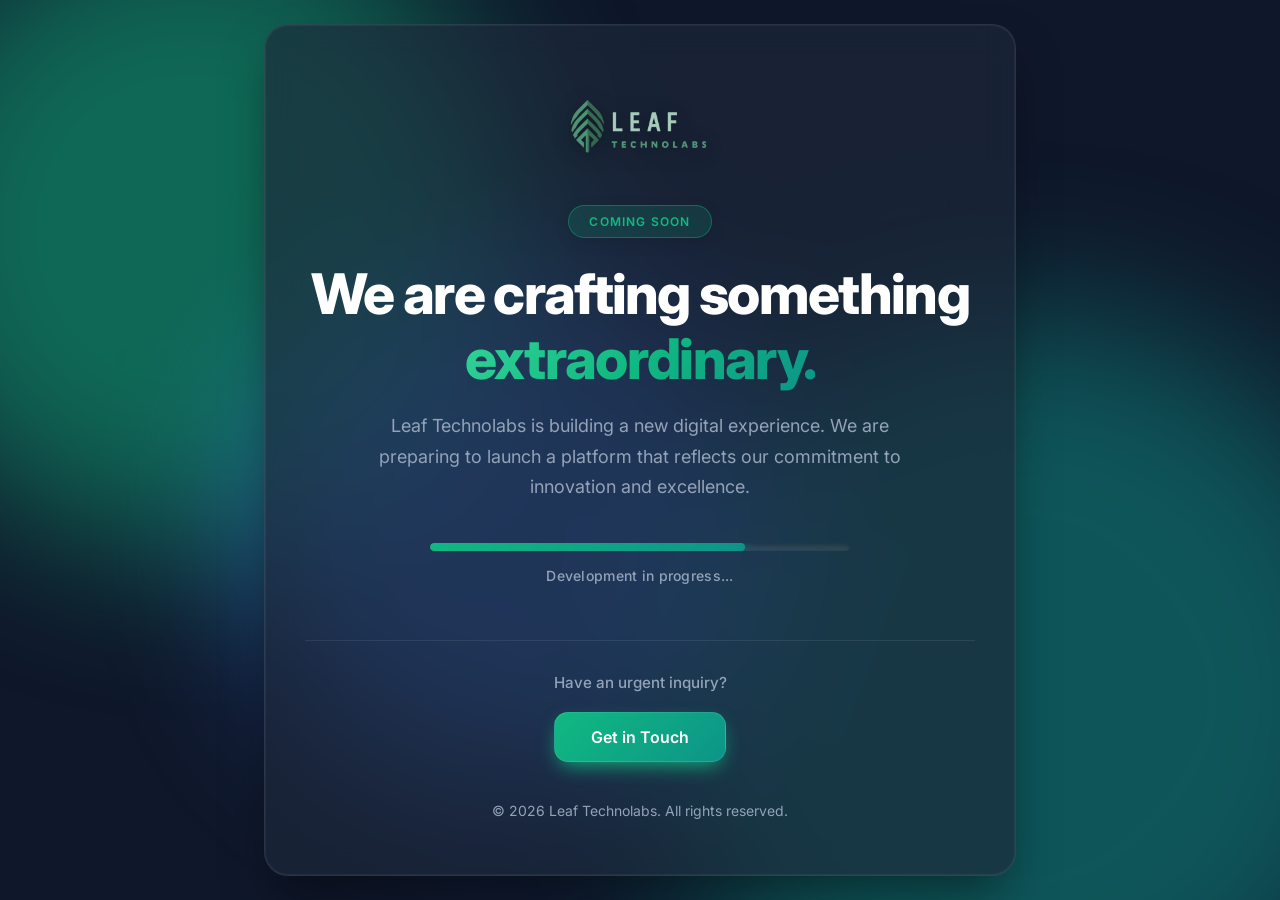
==== index.html @ d6e8be8c "feat: Create an initial "coming soon" landing page with a glassmorphism design, animated background," ====
<!DOCTYPE html>
<html lang="en">

<head>
    <meta charset="UTF-8">
    <meta name="viewport" content="width=device-width, initial-scale=1.0">
    <meta name="description"
        content="Leaf Technolabs - A premier software development firm. Our new website is currently under development. Stay tuned for updates!">
    <title>Leaf Technolabs | Under Development</title>
    <!-- Favicon -->
    <link rel="icon" type="image/png" href="images/favicon.png">

    <!-- Google Fonts -->
    <link rel="preconnect" href="https://fonts.googleapis.com">
    <link rel="preconnect" href="https://fonts.gstatic.com" crossorigin>
    <link href="https://fonts.googleapis.com/css2?family=Inter:wght@300;400;500;600;800&display=swap" rel="stylesheet">

    <!-- Custom CSS -->
    <link rel="stylesheet" href="style.css">
</head>

<body>
    <!-- Animated Background Blobs -->
    <div class="background-animation">
        <div class="blob blob-1"></div>
        <div class="blob blob-2"></div>
        <div class="blob blob-3"></div>
    </div>

    <main class="container">
        <!-- Glassmorphism Main Card -->
        <div class="glass-card">

            <header class="header">
                <img src="images/logo.png" alt="Leaf Technolabs Logo" class="logo">
            </header>

            <div class="content">
                <div class="badge">Coming Soon</div>
                <h1 id="main-title">We are crafting something <span class="highlight">extraordinary.</span></h1>
                <p id="main-description">Leaf Technolabs is building a new digital experience. We are preparing to
                    launch a platform that reflects our commitment to innovation and excellence.</p>

                <div class="progress-container">
                    <div class="progress-bar">
                        <div class="progress-fill"></div>
                    </div>
                    <p class="progress-text">Development in progress...</p>
                </div>

                <div class="contact-section">
                    <p>Have an urgent inquiry?</p>
                    <a href="mailto:contact@leaftechnolabs.com" class="btn-primary" id="contact-btn">Get in Touch</a>
                </div>
            </div>

            <footer class="footer">
                <p>&copy; <span id="year"></span> Leaf Technolabs. All rights reserved.</p>
            </footer>
        </div>
    </main>

    <script>
        // Set dynamic year in footer
        document.getElementById('year').textContent = new Date().getFullYear();
    </script>
</body>

</html>
---- style.css ----
/* Import Google Fonts (already in HTML but good practice) */
@import url('https://fonts.googleapis.com/css2?family=Inter:wght@300;400;500;600;800&display=swap');

:root {
    /* Brand Colors for a Leaf/Green theme */
    --primary: #10B981; 
    --primary-glow: rgba(16, 185, 129, 0.4);
    --secondary: #0D9488;
    
    /* Dark Theme Core Colors */
    --bg-dark: #0f172a;
    --text-main: #f8fafc;
    --text-muted: #94a3b8;
    
    /* Glassmorphism Variables */
    --glass-bg: rgba(30, 41, 59, 0.65);
    --glass-border: rgba(255, 255, 255, 0.08);
}

* {
    margin: 0;
    padding: 0;
    box-sizing: border-box;
}

body {
    font-family: 'Inter', system-ui, -apple-system, sans-serif;
    background-color: var(--bg-dark);
    color: var(--text-main);
    min-height: 100vh;
    display: flex;
    justify-content: center;
    align-items: center;
    overflow: hidden;
    position: relative;
    /* Smooth transition for loading */
    opacity: 0;
    animation: fadeInBody 0.8s ease-in forwards;
}

@keyframes fadeInBody {
    to { opacity: 1; }
}

/* --- Animated Background Blobs --- */
.background-animation {
    position: absolute;
    top: 0;
    left: 0;
    width: 100%;
    height: 100%;
    overflow: hidden;
    z-index: 0;
    pointer-events: none;
}

.blob {
    position: absolute;
    filter: blur(80px); /* Creates the soft glow effect */
    border-radius: 50%;
    opacity: 0.5;
    animation: float 20s infinite ease-in-out alternate;
}

.blob-1 {
    top: -10%;
    left: -10%;
    width: 50vw;
    height: 50vw;
    background: var(--primary);
    animation-delay: 0s;
}

.blob-2 {
    bottom: -20%;
    right: -10%;
    width: 60vw;
    height: 60vw;
    background: var(--secondary);
    animation-delay: -5s;
    animation-direction: alternate-reverse;
}

.blob-3 {
    top: 30%;
    left: 40%;
    width: 40vw;
    height: 40vw;
    background: #3b82f6; /* Blue accent for tech feel */
    animation-delay: -10s;
    transform: translateX(-50%);
}

@keyframes float {
    0% { transform: translate(0, 0) scale(1); }
    33% { transform: translate(50px, -50px) scale(1.1); }
    66% { transform: translate(-30px, 40px) scale(0.9); }
    100% { transform: translate(0, 0) scale(1); }
}

/* --- Main Container --- */
.container {
    position: relative;
    z-index: 10;
    width: 100%;
    max-width: 800px;
    padding: 1.5rem;
}

/* --- Glassmorphism Card --- */
.glass-card {
    background: var(--glass-bg);
    backdrop-filter: blur(16px);
    -webkit-backdrop-filter: blur(16px);
    border: 1px solid var(--glass-border);
    border-radius: 24px;
    padding: 3.5rem 2.5rem;
    box-shadow: 0 25px 50px -12px rgba(0, 0, 0, 0.5), 
                inset 0 0 0 1px rgba(255, 255, 255, 0.05);
    display: flex;
    flex-direction: column;
    align-items: center;
    text-align: center;
    
    /* Entry animation */
    transform: translateY(30px) scale(0.98);
    opacity: 0;
    animation: fadeUp 1s cubic-bezier(0.16, 1, 0.3, 1) 0.2s forwards;
}

@keyframes fadeUp {
    to {
        transform: translateY(0) scale(1);
        opacity: 1;
    }
}

/* --- Header & Logo --- */
.header {
    margin-bottom: 2.5rem;
}

.logo {
    max-width: 240px; /* Adjust according to actual logo dimensions */
    max-height: 80px;
    object-fit: contain;
    filter: drop-shadow(0 4px 10px rgba(0,0,0,0.4));
    transition: transform 0.4s cubic-bezier(0.34, 1.56, 0.64, 1);
}

.logo:hover {
    transform: scale(1.05) translateY(-2px);
}

/* --- Content Styling --- */
.badge {
    display: inline-block;
    padding: 0.5rem 1.25rem;
    background: rgba(16, 185, 129, 0.15);
    color: var(--primary);
    border: 1px solid var(--primary-glow);
    border-radius: 9999px;
    font-size: 0.75rem;
    font-weight: 600;
    letter-spacing: 0.1em;
    text-transform: uppercase;
    margin-bottom: 1.5rem;
    box-shadow: 0 4px 15px rgba(0, 0, 0, 0.1);
    animation: pulseBadge 3s infinite;
}

@keyframes pulseBadge {
    0% { box-shadow: 0 0 0 0 var(--primary-glow); }
    70% { box-shadow: 0 0 0 10px rgba(16, 185, 129, 0); }
    100% { box-shadow: 0 0 0 0 rgba(16, 185, 129, 0); }
}

#main-title {
    font-size: 3.5rem;
    font-weight: 800;
    line-height: 1.15;
    margin-bottom: 1.25rem;
    letter-spacing: -0.03em;
    color: #ffffff;
}

.highlight {
    background: linear-gradient(135deg, #34d399, var(--primary), var(--secondary));
    -webkit-background-clip: text;
    -webkit-text-fill-color: transparent;
    background-clip: text;
    display: inline-block;
}

#main-description {
    font-size: 1.125rem;
    color: var(--text-muted);
    line-height: 1.7;
    max-width: 580px;
    margin: 0 auto 2.5rem auto;
    font-weight: 400;
}

/* --- Progress Bar --- */
.progress-container {
    width: 100%;
    max-width: 420px;
    margin: 0 auto 3.5rem auto;
}

.progress-bar {
    width: 100%;
    height: 8px;
    background: rgba(255, 255, 255, 0.08);
    border-radius: 999px;
    overflow: hidden;
    position: relative;
    margin-bottom: 1rem;
    box-shadow: inset 0 2px 4px rgba(0,0,0,0.3);
}

.progress-fill {
    position: absolute;
    top: 0;
    left: 0;
    height: 100%;
    width: 0%;
    background: linear-gradient(90deg, var(--primary), var(--secondary), #3b82f6);
    background-size: 200% 200%;
    border-radius: 999px;
    box-shadow: 0 0 15px var(--primary-glow);
    animation: 
        loadProgress 2.5s cubic-bezier(0.2, 0.8, 0.2, 1) 0.5s forwards,
        gradientShift 3s ease infinite;
}

@keyframes loadProgress {
    0% { width: 0%; }
    100% { width: 75%; } /* Simulated progress */
}

@keyframes gradientShift {
    0% { background-position: 0% 50%; }
    50% { background-position: 100% 50%; }
    100% { background-position: 0% 50%; }
}

.progress-text {
    font-size: 0.875rem;
    color: var(--text-muted);
    font-weight: 500;
    letter-spacing: 0.02em;
    animation: flashText 2s infinite ease-in-out;
}

@keyframes flashText {
    0%, 100% { opacity: 0.6; }
    50% { opacity: 1; text-shadow: 0 0 8px rgba(255,255,255,0.2); }
}

/* --- Contact Section --- */
.contact-section {
    display: flex;
    flex-direction: column;
    align-items: center;
    gap: 1.25rem;
    padding-top: 2rem;
    border-top: 1px solid var(--glass-border);
    width: 100%;
}

.contact-section p {
    color: var(--text-muted);
    font-size: 0.95rem;
    font-weight: 500;
}

.btn-primary {
    display: inline-flex;
    align-items: center;
    justify-content: center;
    padding: 0.875rem 2.25rem;
    background: linear-gradient(135deg, var(--primary), var(--secondary));
    color: white;
    text-decoration: none;
    font-weight: 600;
    font-size: 1rem;
    border-radius: 14px;
    box-shadow: 0 8px 20px -6px var(--primary);
    transition: all 0.3s cubic-bezier(0.16, 1, 0.3, 1);
    border: 1px solid rgba(255, 255, 255, 0.1);
    position: relative;
    overflow: hidden;
}

/* Button shine effect */
.btn-primary::after {
    content: '';
    position: absolute;
    top: -50%;
    left: -60%;
    width: 20%;
    height: 200%;
    background: rgba(255,255,255,0.2);
    transform: rotate(30deg);
    transition: all 0.5s ease;
}

.btn-primary:hover::after {
    left: 140%;
}

.btn-primary:hover {
    transform: translateY(-3px);
    box-shadow: 0 12px 25px -6px var(--primary);
    filter: brightness(1.05);
}

.btn-primary:active {
    transform: translateY(1px);
    box-shadow: 0 4px 10px -4px var(--primary);
}

/* --- Footer --- */
.footer {
    margin-top: 2.5rem;
    font-size: 0.875rem;
    color: var(--text-muted);
    font-weight: 400;
}

/* --- Responsive Adjustments --- */
@media (max-width: 768px) {
    #main-title { font-size: 2.75rem; }
    .glass-card { padding: 3rem 2rem; }
}

@media (max-width: 480px) {
    .container { padding: 1rem; }
    .glass-card {
        padding: 2.5rem 1.5rem;
        border-radius: 20px;
    }
    
    .logo { max-width: 180px; }
    
    #main-title {
        font-size: 2.25rem;
        margin-bottom: 1rem;
    }
    
    #main-description {
        font-size: 1rem;
        line-height: 1.5;
        margin-bottom: 2rem;
    }
    
    .badge {
        font-size: 0.7rem;
        padding: 0.4rem 1rem;
    }
    
    .btn-primary { width: 100%; }
}
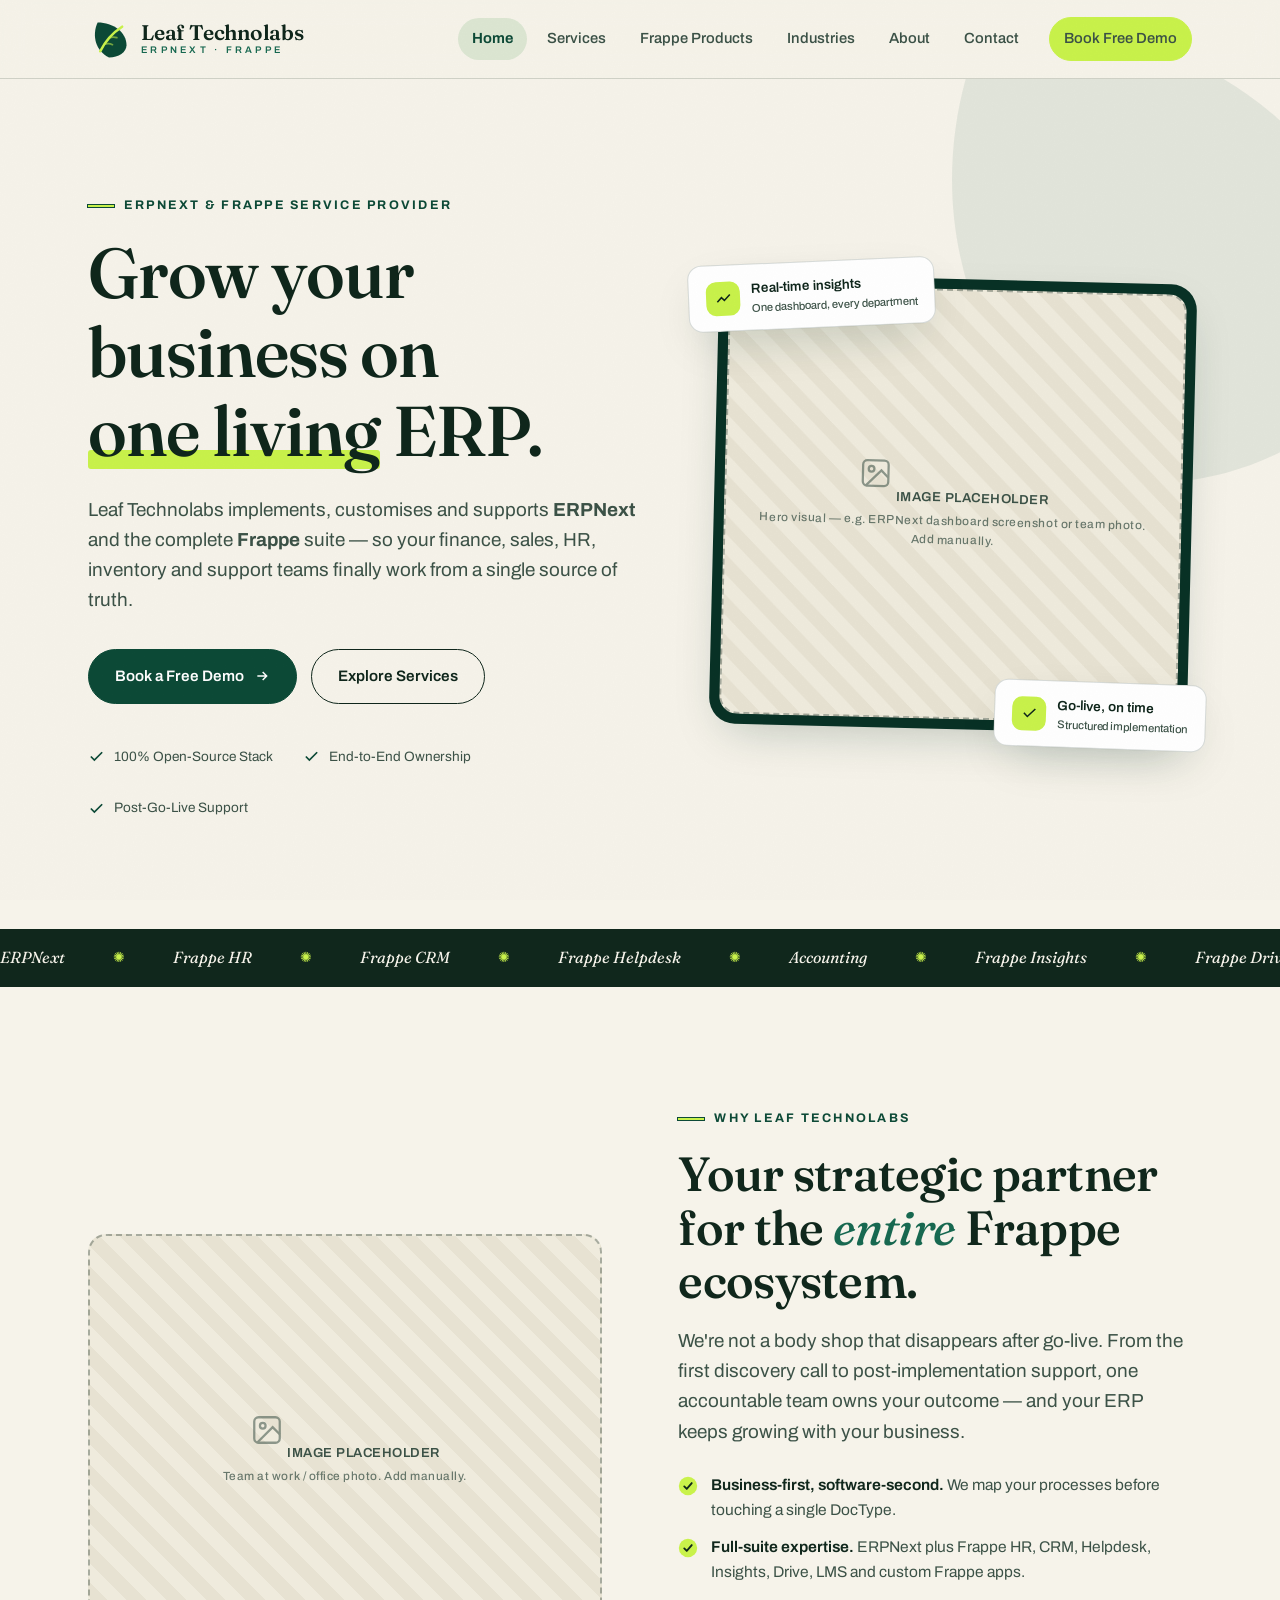
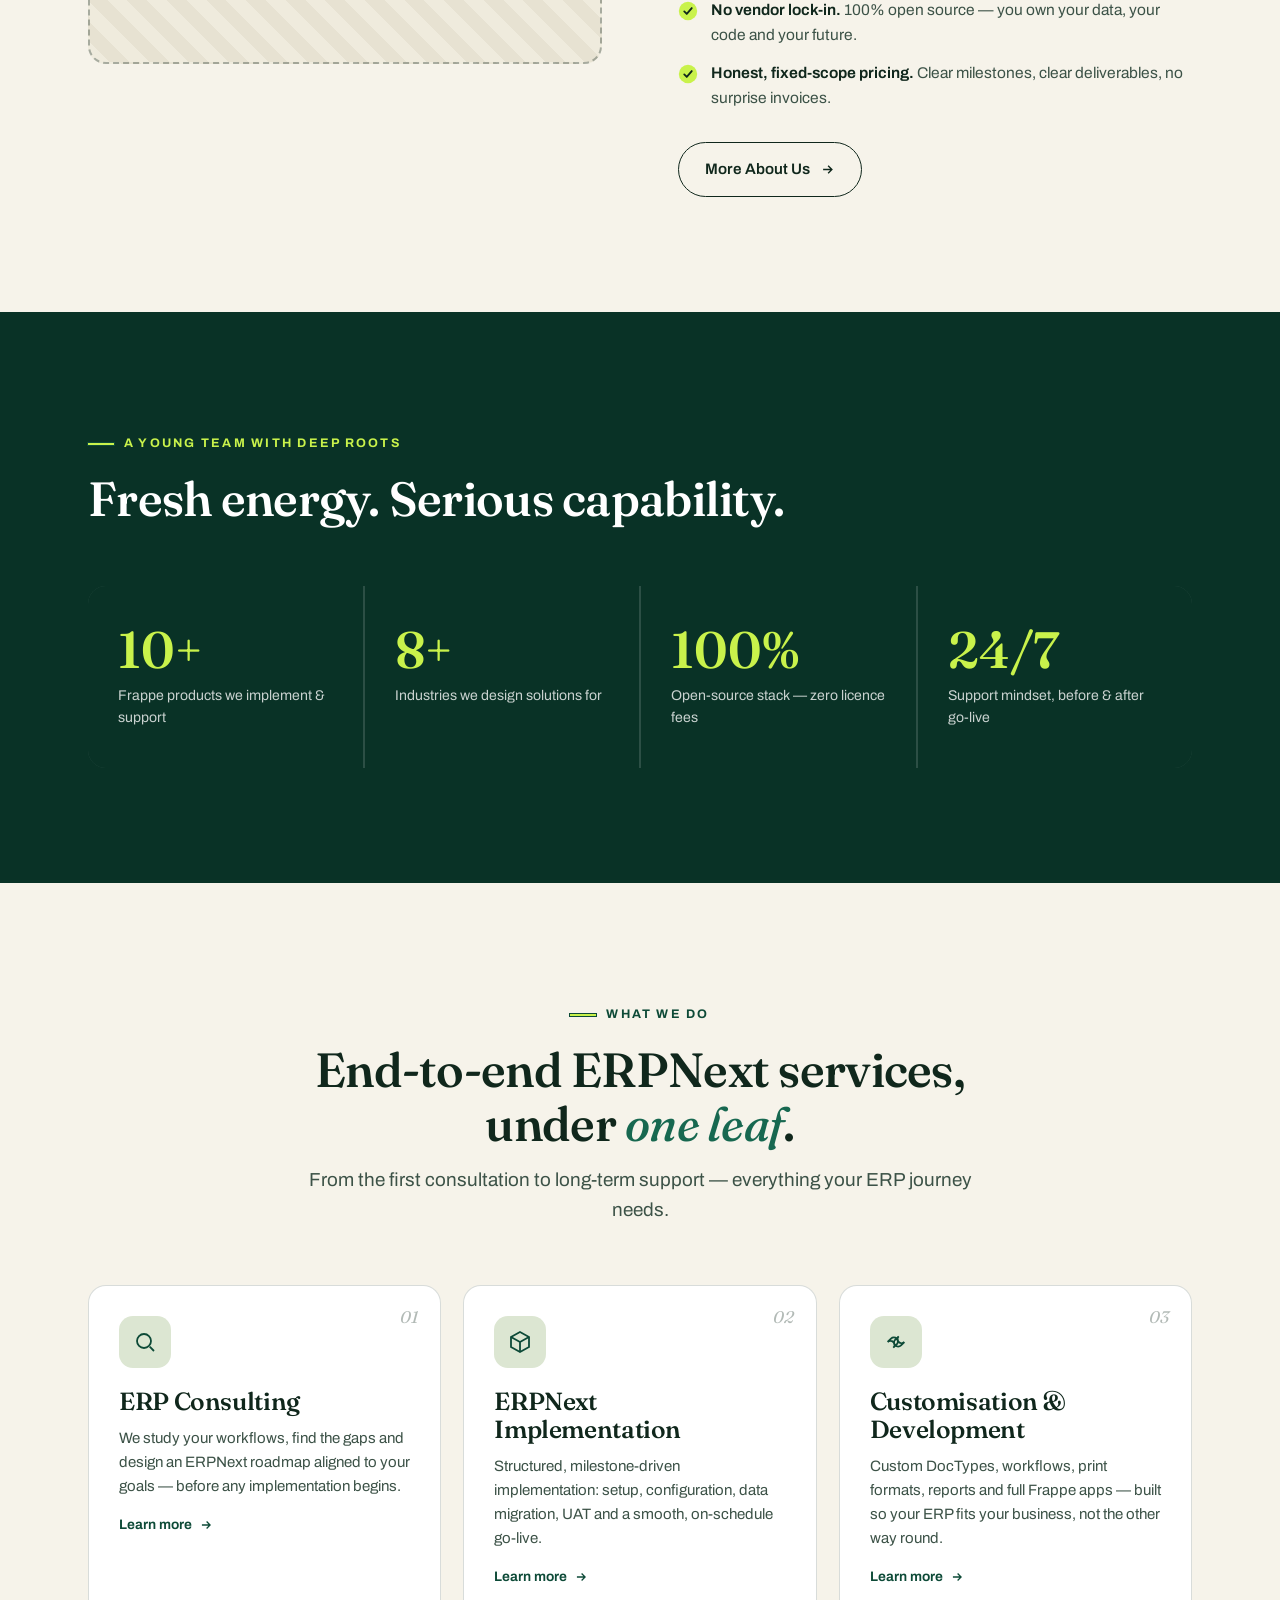
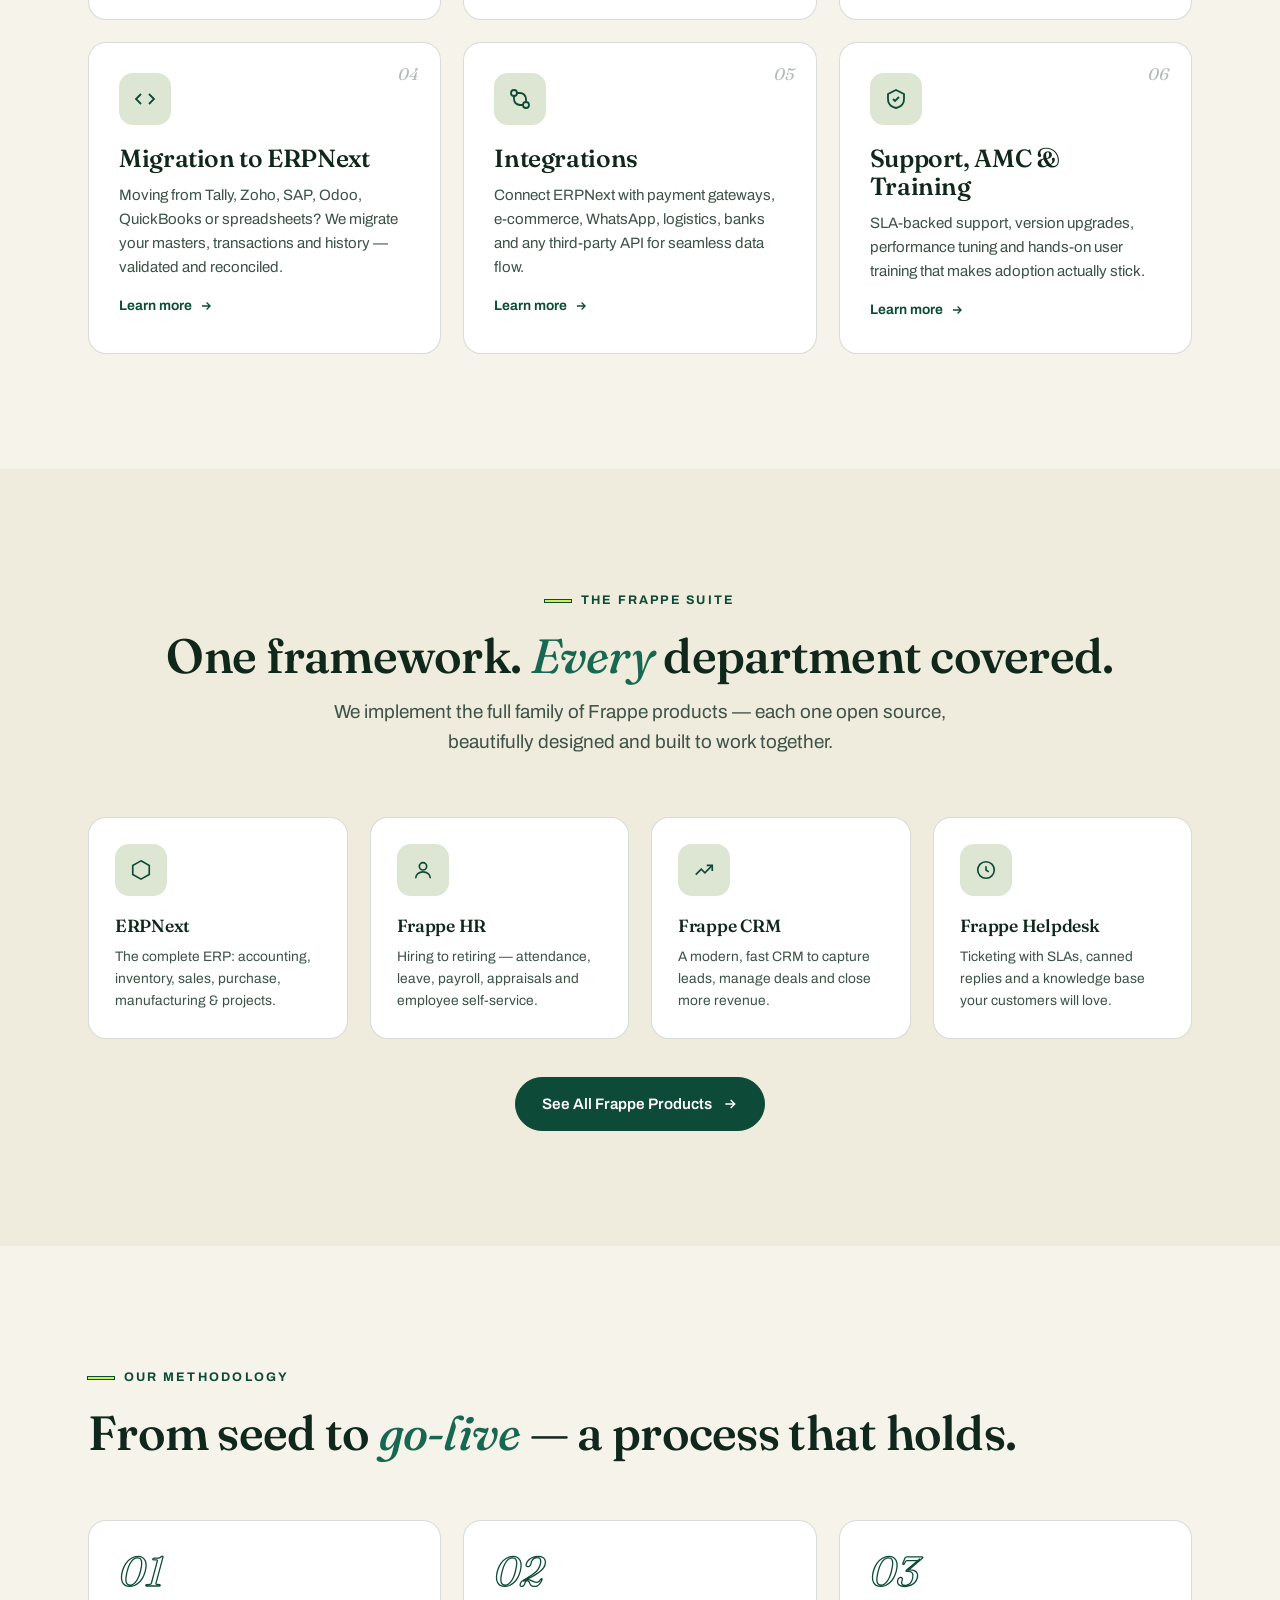
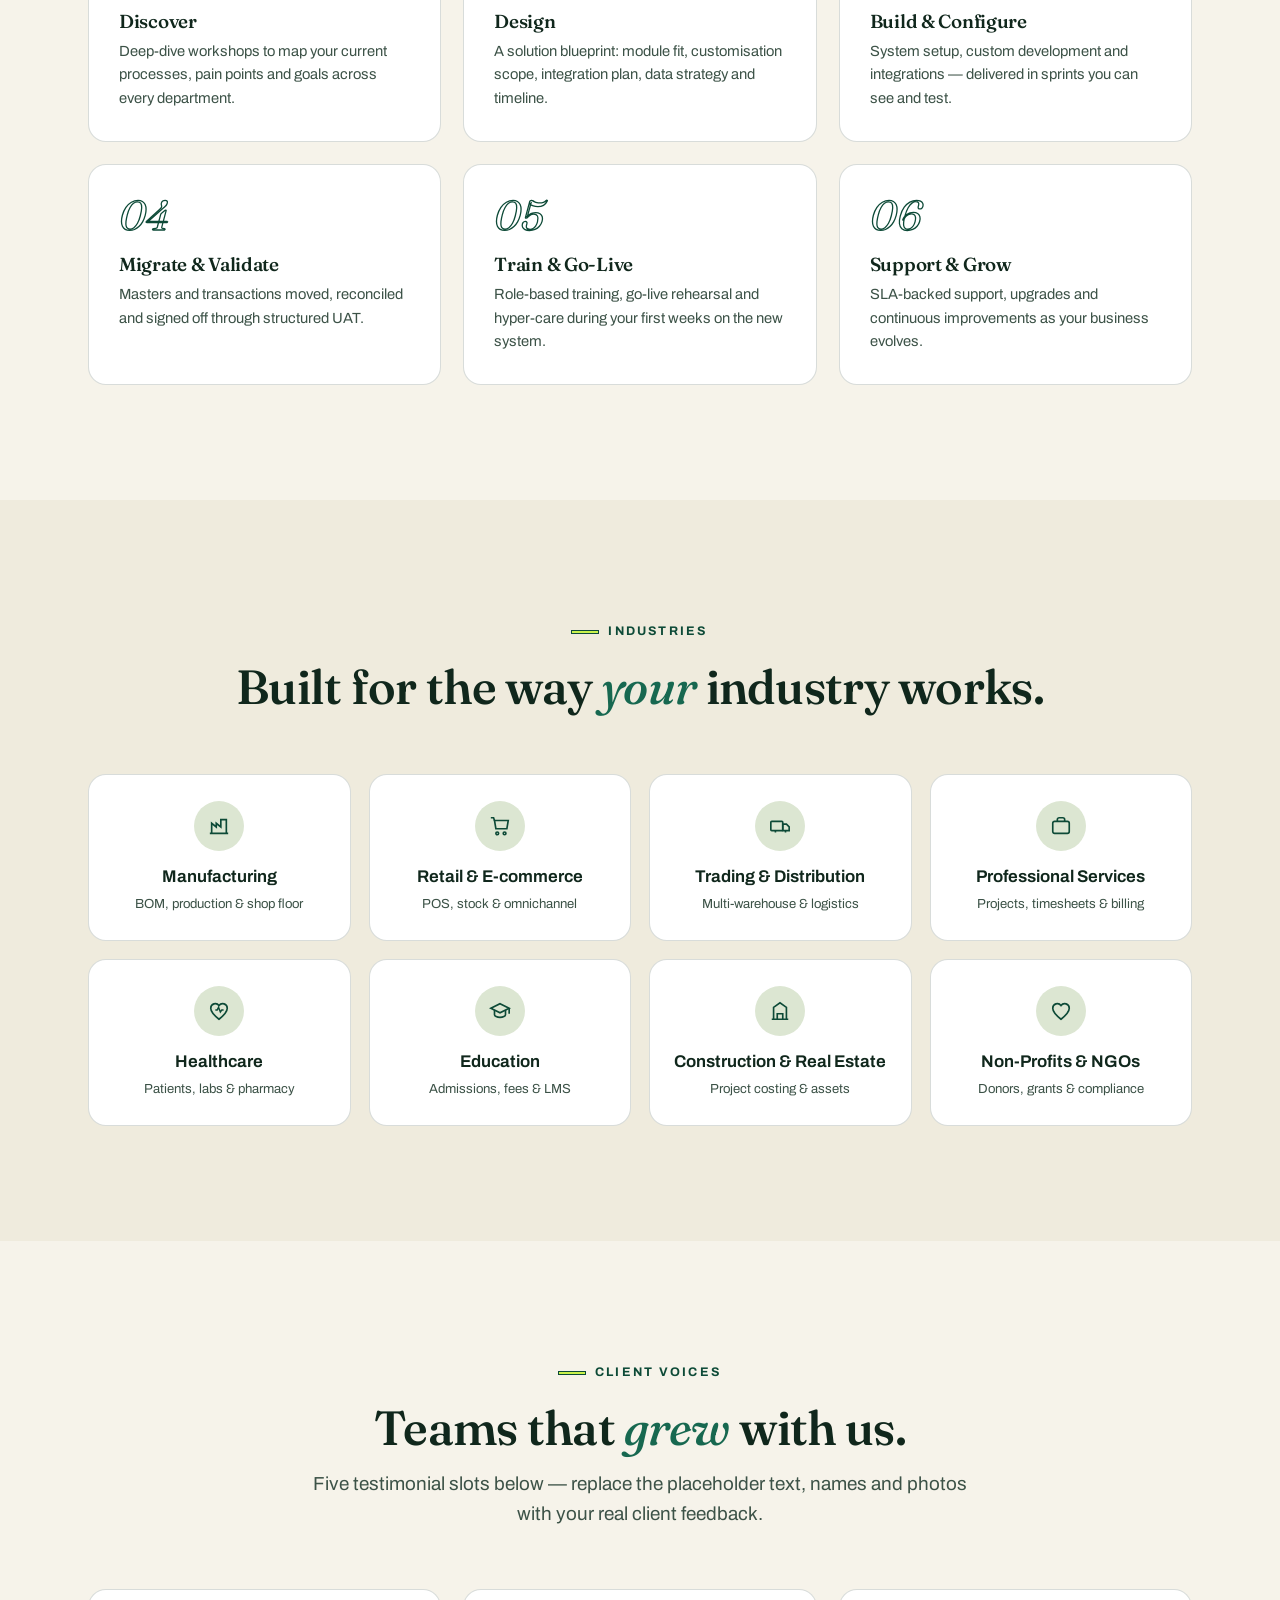
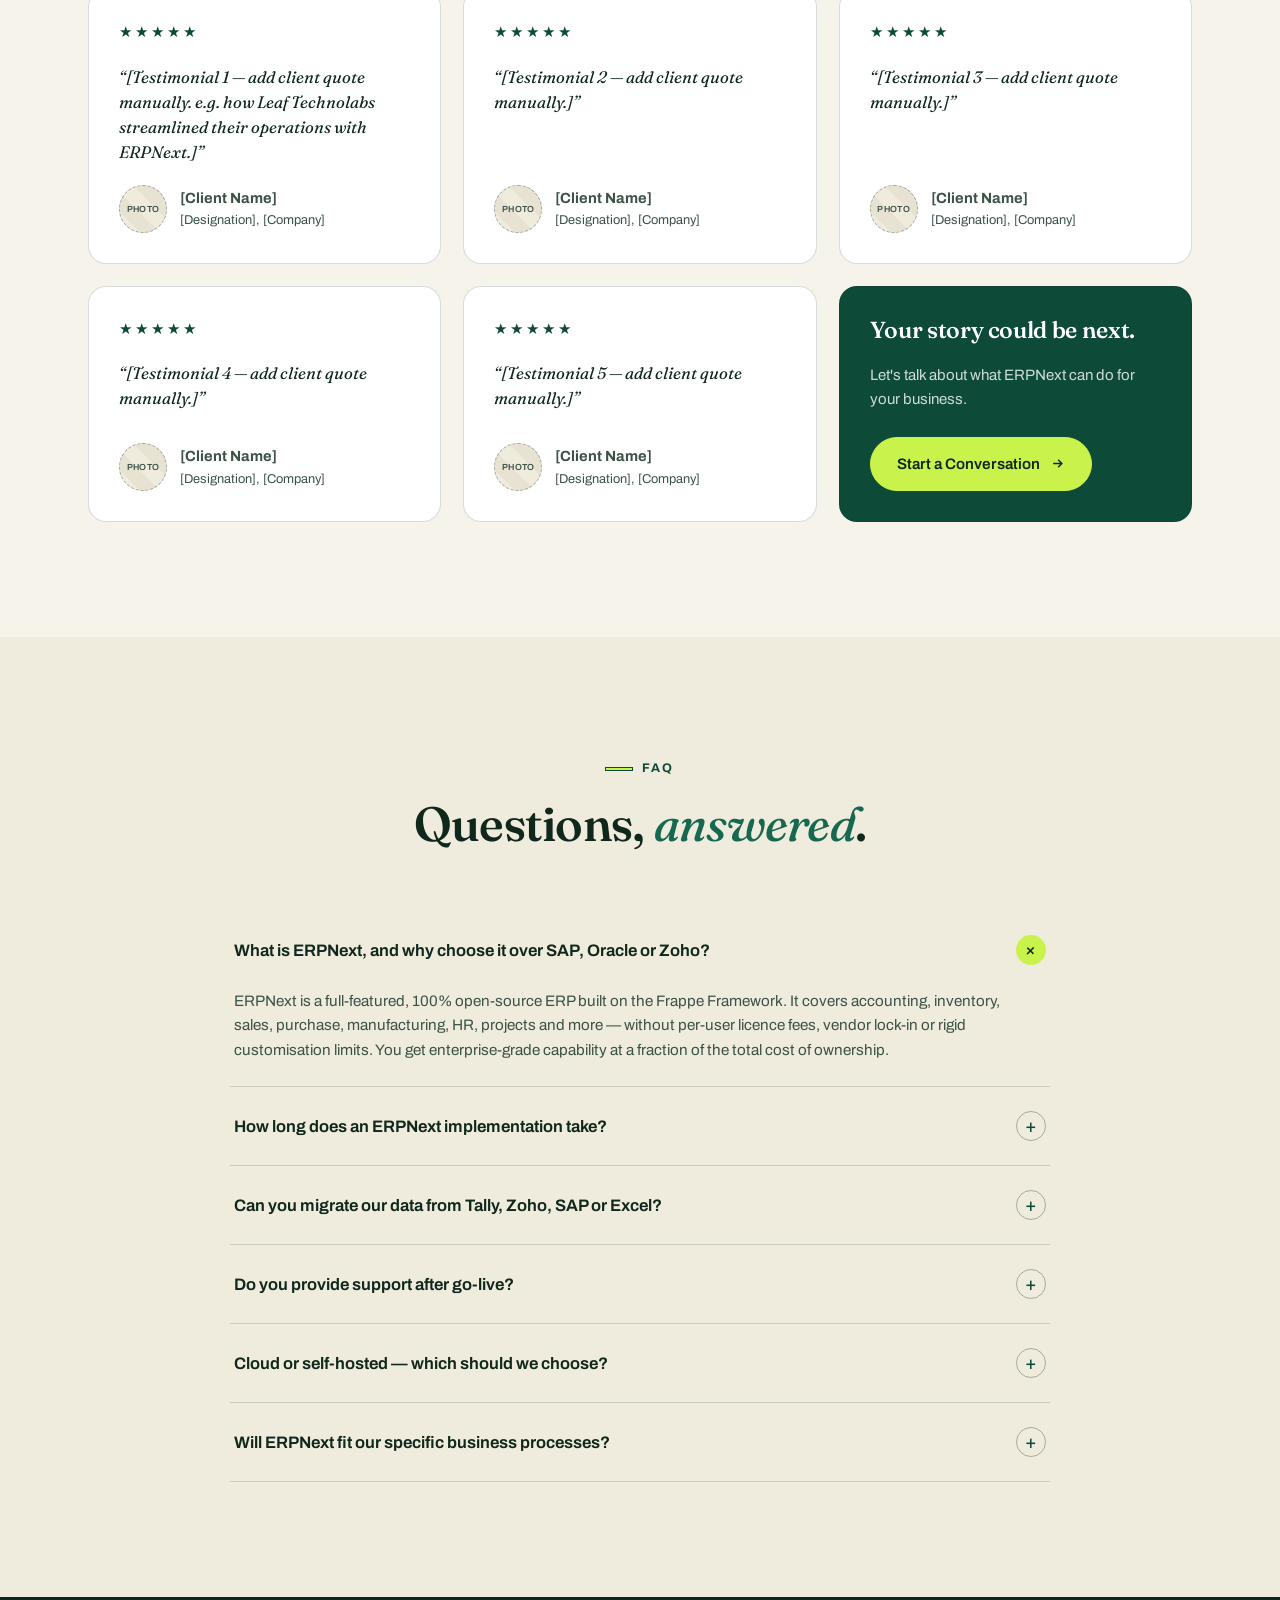
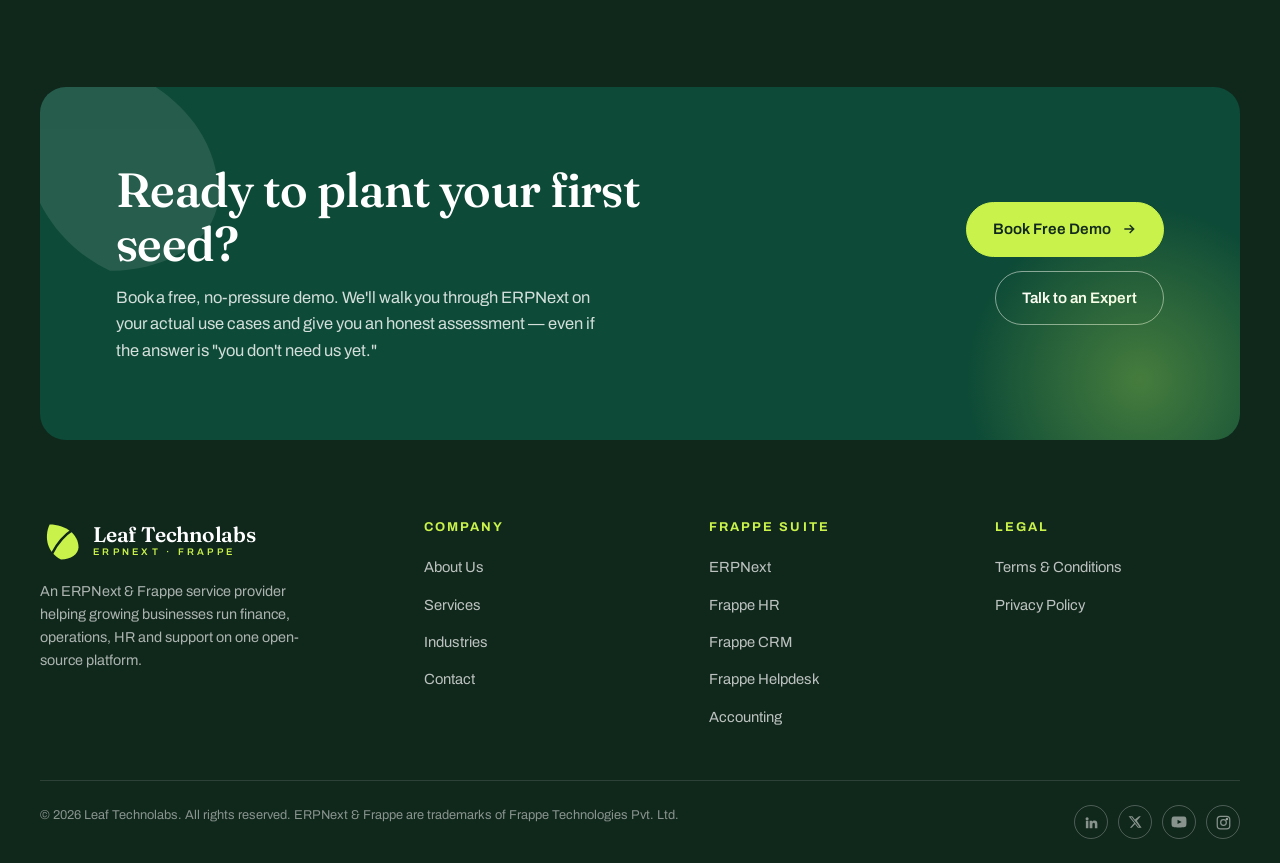
==== commit 1f0fe982: "Initial commit: Leaf Technolabs site with expanded privacy policy & T&C Co-Authored-By: Claude Opus " ====
--- a/index.html
+++ b/index.html
@@ -1,69 +1,428 @@
 <!DOCTYPE html>
 <html lang="en">
-
 <head>
-    <meta charset="UTF-8">
-    <meta name="viewport" content="width=device-width, initial-scale=1.0">
-    <meta name="description"
-        content="Leaf Technolabs - A premier software development firm. Our new website is currently under development. Stay tuned for updates!">
-    <title>Leaf Technolabs | Under Development</title>
-    <!-- Favicon -->
-    <link rel="icon" type="image/png" href="images/favicon.png">
-
-    <!-- Google Fonts -->
-    <link rel="preconnect" href="https://fonts.googleapis.com">
-    <link rel="preconnect" href="https://fonts.gstatic.com" crossorigin>
-    <link href="https://fonts.googleapis.com/css2?family=Inter:wght@300;400;500;600;800&display=swap" rel="stylesheet">
-
-    <!-- Custom CSS -->
-    <link rel="stylesheet" href="style.css">
+<meta charset="UTF-8">
+<meta name="viewport" content="width=device-width, initial-scale=1.0">
+<title>Leaf Technolabs — ERPNext &amp; Frappe Implementation Partner</title>
+<meta name="description" content="Leaf Technolabs helps growing businesses implement, customise and support ERPNext and the full Frappe product suite — HR, CRM, Helpdesk, Accounting and more.">
+<link rel="preconnect" href="https://fonts.googleapis.com">
+<link rel="preconnect" href="https://fonts.gstatic.com" crossorigin>
+<link href="https://fonts.googleapis.com/css2?family=Fraunces:ital,opsz,wght@0,9..144,400..700;1,9..144,400..700&family=Archivo:ital,wght@0,400..800;1,400..800&display=swap" rel="stylesheet">
+<link rel="stylesheet" href="assets/styles.css">
+<link rel="icon" href="data:image/svg+xml,%3Csvg xmlns='http://www.w3.org/2000/svg' viewBox='0 0 48 48'%3E%3Cpath d='M24 45C9 38 4 20 11 5c18 0 33 11 33 26 0 8-9 14-20 14z' fill='%230D4A37'/%3E%3Cpath d='M14 38C19 28 28 17 39 10' stroke='%23C9F24B' stroke-width='3' fill='none' stroke-linecap='round'/%3E%3C/svg%3E">
 </head>
-
 <body>
-    <!-- Animated Background Blobs -->
-    <div class="background-animation">
-        <div class="blob blob-1"></div>
-        <div class="blob blob-2"></div>
-        <div class="blob blob-3"></div>
-    </div>
-
-    <main class="container">
-        <!-- Glassmorphism Main Card -->
-        <div class="glass-card">
-
-            <header class="header">
-                <img src="images/logo.png" alt="Leaf Technolabs Logo" class="logo">
-            </header>
-
-            <div class="content">
-                <div class="badge">Coming Soon</div>
-                <h1 id="main-title">We are crafting something <span class="highlight">extraordinary.</span></h1>
-                <p id="main-description">Leaf Technolabs is building a new digital experience. We are preparing to
-                    launch a platform that reflects our commitment to innovation and excellence.</p>
-
-                <div class="progress-container">
-                    <div class="progress-bar">
-                        <div class="progress-fill"></div>
-                    </div>
-                    <p class="progress-text">Development in progress...</p>
-                </div>
-
-                <div class="contact-section">
-                    <p>Have an urgent inquiry?</p>
-                    <a href="mailto:contact@leaftechnolabs.com" class="btn-primary" id="contact-btn">Get in Touch</a>
-                </div>
-            </div>
-
-            <footer class="footer">
-                <p>&copy; <span id="year"></span> Leaf Technolabs. All rights reserved.</p>
-            </footer>
-        </div>
-    </main>
-
-    <script>
-        // Set dynamic year in footer
-        document.getElementById('year').textContent = new Date().getFullYear();
-    </script>
+
+<!-- ================= HEADER ================= -->
+<header class="site-header">
+  <div class="wrap nav">
+    <a href="index.html" class="logo" aria-label="Leaf Technolabs home">
+      <svg width="42" height="42" viewBox="0 0 48 48" fill="none">
+        <path d="M24 45C9 38 4 20 11 5c18 0 33 11 33 26 0 8-9 14-20 14z" fill="#0D4A37"/>
+        <path d="M14 38C19 28 28 17 39 10" stroke="#C9F24B" stroke-width="3" stroke-linecap="round"/>
+        <path d="M19 30c3-1 6-1 9 .5M24 23c3-1.5 6-1.5 9-.5" stroke="#C9F24B" stroke-width="2" stroke-linecap="round" opacity=".55"/>
+      </svg>
+      <span class="wordmark">Leaf Technolabs<small>ERPNext · Frappe</small></span>
+    </a>
+    <nav class="nav-links" aria-label="Primary">
+      <a href="index.html" class="active">Home</a>
+      <a href="services.html">Services</a>
+      <a href="frappe-products.html">Frappe Products</a>
+      <a href="industries.html">Industries</a>
+      <a href="about.html">About</a>
+      <a href="contact.html">Contact</a>
+      <a href="contact.html" class="btn btn-lime nav-cta">Book Free Demo</a>
+    </nav>
+    <button class="nav-toggle" aria-label="Menu"><span></span><span></span><span></span></button>
+  </div>
+</header>
+
+<!-- ================= HERO ================= -->
+<section class="hero">
+  <svg class="hero-bg" viewBox="0 0 48 48"><path d="M24 45C9 38 4 20 11 5c18 0 33 11 33 26 0 8-9 14-20 14z" fill="#0D4A37"/></svg>
+  <div class="wrap hero-grid">
+    <div class="reveal in">
+      <span class="eyebrow">ERPNext &amp; Frappe Service Provider</span>
+      <h1>Grow your business on <span class="leafword">one living</span> ERP.</h1>
+      <p class="lede">Leaf Technolabs implements, customises and supports <strong>ERPNext</strong> and the complete <strong>Frappe</strong> suite — so your finance, sales, HR, inventory and support teams finally work from a single source of truth.</p>
+      <div class="hero-actions">
+        <a href="contact.html" class="btn btn-solid">Book a Free Demo
+          <svg width="16" height="16" viewBox="0 0 24 24" fill="none" stroke="currentColor" stroke-width="2.2"><path d="M5 12h14M13 6l6 6-6 6"/></svg>
+        </a>
+        <a href="services.html" class="btn btn-ghost">Explore Services</a>
+      </div>
+      <div class="hero-trust">
+        <span class="t"><svg width="17" height="17" viewBox="0 0 24 24" fill="none" stroke="#0D4A37" stroke-width="2.4"><path d="M20 6L9 17l-5-5"/></svg> 100% Open-Source Stack</span>
+        <span class="t"><svg width="17" height="17" viewBox="0 0 24 24" fill="none" stroke="#0D4A37" stroke-width="2.4"><path d="M20 6L9 17l-5-5"/></svg> End-to-End Ownership</span>
+        <span class="t"><svg width="17" height="17" viewBox="0 0 24 24" fill="none" stroke="#0D4A37" stroke-width="2.4"><path d="M20 6L9 17l-5-5"/></svg> Post-Go-Live Support</span>
+      </div>
+    </div>
+    <div class="hero-visual reveal in d2">
+      <div class="hero-card">
+        <div class="ph tall"><div class="ph-in">
+          <svg width="34" height="34" viewBox="0 0 24 24" fill="none" stroke="currentColor" stroke-width="1.6"><rect x="3" y="3" width="18" height="18" rx="3"/><circle cx="9" cy="9" r="2"/><path d="M21 15l-5-5L5 21"/></svg>
+          IMAGE PLACEHOLDER<u>Hero visual — e.g. ERPNext dashboard screenshot or team photo. Add manually.</u>
+        </div></div>
+      </div>
+      <div class="hero-chip c1">
+        <span class="dot"><svg width="17" height="17" viewBox="0 0 24 24" fill="none" stroke="#10271C" stroke-width="2.2"><path d="M3 17l6-6 4 4 8-8"/></svg></span>
+        <span>Real-time insights<small>One dashboard, every department</small></span>
+      </div>
+      <div class="hero-chip c2">
+        <span class="dot"><svg width="17" height="17" viewBox="0 0 24 24" fill="none" stroke="#10271C" stroke-width="2.2"><path d="M20 6L9 17l-5-5"/></svg></span>
+        <span>Go-live, on time<small>Structured implementation</small></span>
+      </div>
+    </div>
+  </div>
+</section>
+
+<!-- ================= MARQUEE ================= -->
+<div class="marquee" aria-hidden="true">
+  <div class="marquee-track">
+    <span>ERPNext</span><span>Frappe HR</span><span>Frappe CRM</span><span>Frappe Helpdesk</span><span>Accounting</span><span>Frappe Insights</span><span>Frappe Drive</span><span>Frappe LMS</span><span>Frappe Builder</span><span>Frappe Framework</span>
+    <span>ERPNext</span><span>Frappe HR</span><span>Frappe CRM</span><span>Frappe Helpdesk</span><span>Accounting</span><span>Frappe Insights</span><span>Frappe Drive</span><span>Frappe LMS</span><span>Frappe Builder</span><span>Frappe Framework</span>
+  </div>
+</div>
+
+<!-- ================= WHY / INTRO SPLIT ================= -->
+<section>
+  <div class="wrap split">
+    <div class="reveal">
+      <div class="ph tall"><div class="ph-in">
+        <svg width="34" height="34" viewBox="0 0 24 24" fill="none" stroke="currentColor" stroke-width="1.6"><rect x="3" y="3" width="18" height="18" rx="3"/><circle cx="9" cy="9" r="2"/><path d="M21 15l-5-5L5 21"/></svg>
+        IMAGE PLACEHOLDER<u>Team at work / office photo. Add manually.</u>
+      </div></div>
+    </div>
+    <div class="reveal d1">
+      <span class="eyebrow">Why Leaf Technolabs</span>
+      <h2>Your strategic partner for the <em class="tilt">entire</em> Frappe ecosystem.</h2>
+      <p class="lede">We're not a body shop that disappears after go-live. From the first discovery call to post-implementation support, one accountable team owns your outcome — and your ERP keeps growing with your business.</p>
+      <ul class="checks">
+        <li><svg width="20" height="20" viewBox="0 0 24 24" fill="none"><circle cx="12" cy="12" r="11" fill="#C9F24B"/><path d="M7.5 12.5l3 3 6-7" stroke="#10271C" stroke-width="2.2" stroke-linecap="round" stroke-linejoin="round"/></svg><span><b>Business-first, software-second.</b> We map your processes before touching a single DocType.</span></li>
+        <li><svg width="20" height="20" viewBox="0 0 24 24" fill="none"><circle cx="12" cy="12" r="11" fill="#C9F24B"/><path d="M7.5 12.5l3 3 6-7" stroke="#10271C" stroke-width="2.2" stroke-linecap="round" stroke-linejoin="round"/></svg><span><b>Full-suite expertise.</b> ERPNext plus Frappe HR, CRM, Helpdesk, Insights, Drive, LMS and custom Frappe apps.</span></li>
+        <li><svg width="20" height="20" viewBox="0 0 24 24" fill="none"><circle cx="12" cy="12" r="11" fill="#C9F24B"/><path d="M7.5 12.5l3 3 6-7" stroke="#10271C" stroke-width="2.2" stroke-linecap="round" stroke-linejoin="round"/></svg><span><b>No vendor lock-in.</b> 100% open source — you own your data, your code and your future.</span></li>
+        <li><svg width="20" height="20" viewBox="0 0 24 24" fill="none"><circle cx="12" cy="12" r="11" fill="#C9F24B"/><path d="M7.5 12.5l3 3 6-7" stroke="#10271C" stroke-width="2.2" stroke-linecap="round" stroke-linejoin="round"/></svg><span><b>Honest, fixed-scope pricing.</b> Clear milestones, clear deliverables, no surprise invoices.</span></li>
+      </ul>
+      <div style="margin-top:32px;">
+        <a href="about.html" class="btn btn-ghost">More About Us
+          <svg width="15" height="15" viewBox="0 0 24 24" fill="none" stroke="currentColor" stroke-width="2.2"><path d="M5 12h14M13 6l6 6-6 6"/></svg>
+        </a>
+      </div>
+    </div>
+  </div>
+</section>
+
+<!-- ================= STATS ================= -->
+<section class="stats">
+  <div class="wrap">
+    <div class="sec-head reveal">
+      <span class="eyebrow">A young team with deep roots</span>
+      <h2 style="color:#fff;">Fresh energy. Serious capability.</h2>
+    </div>
+    <div class="stats-grid reveal d1">
+      <div class="stat"><b data-count="10" data-suffix="+">0</b><span>Frappe products we implement &amp; support</span></div>
+      <div class="stat"><b data-count="8" data-suffix="+">0</b><span>Industries we design solutions for</span></div>
+      <div class="stat"><b data-count="100" data-suffix="%">0</b><span>Open-source stack — zero licence fees</span></div>
+      <div class="stat"><b data-count="24" data-suffix="/7">0</b><span>Support mindset, before &amp; after go-live</span></div>
+    </div>
+  </div>
+</section>
+
+<!-- ================= SERVICES ================= -->
+<section>
+  <div class="wrap">
+    <div class="sec-head center reveal">
+      <span class="eyebrow">What we do</span>
+      <h2>End-to-end ERPNext services,<br>under <em class="tilt">one leaf</em>.</h2>
+      <p class="lede">From the first consultation to long-term support — everything your ERP journey needs.</p>
+    </div>
+    <div class="grid c3">
+      <article class="card reveal">
+        <span class="num">01</span>
+        <span class="ic"><svg width="24" height="24" viewBox="0 0 24 24" fill="none" stroke="#0D4A37" stroke-width="1.8"><circle cx="11" cy="11" r="7"/><path d="M21 21l-4.3-4.3"/></svg></span>
+        <h3>ERP Consulting</h3>
+        <p>We study your workflows, find the gaps and design an ERPNext roadmap aligned to your goals — before any implementation begins.</p>
+        <a class="more" href="services.html#consulting">Learn more <svg width="14" height="14" viewBox="0 0 24 24" fill="none" stroke="currentColor" stroke-width="2.2"><path d="M5 12h14M13 6l6 6-6 6"/></svg></a>
+      </article>
+      <article class="card reveal d1">
+        <span class="num">02</span>
+        <span class="ic"><svg width="24" height="24" viewBox="0 0 24 24" fill="none" stroke="#0D4A37" stroke-width="1.8"><path d="M12 2l9 5v10l-9 5-9-5V7z"/><path d="M12 12l9-5M12 12v10M12 12L3 7"/></svg></span>
+        <h3>ERPNext Implementation</h3>
+        <p>Structured, milestone-driven implementation: setup, configuration, data migration, UAT and a smooth, on-schedule go-live.</p>
+        <a class="more" href="services.html#implementation">Learn more <svg width="14" height="14" viewBox="0 0 24 24" fill="none" stroke="currentColor" stroke-width="2.2"><path d="M5 12h14M13 6l6 6-6 6"/></svg></a>
+      </article>
+      <article class="card reveal d2">
+        <span class="num">03</span>
+        <span class="ic"><svg width="24" height="24" viewBox="0 0 24 24" fill="none" stroke="#0D4A37" stroke-width="1.8"><path d="M14.7 6.3a4 4 0 105.7 5.7L17 15.4a4 4 0 11-5.7-5.7z"/><path d="M9.3 17.7a4 4 0 10-5.7-5.7L7 8.6a4 4 0 115.7 5.7z"/></svg></span>
+        <h3>Customisation &amp; Development</h3>
+        <p>Custom DocTypes, workflows, print formats, reports and full Frappe apps — built so your ERP fits your business, not the other way round.</p>
+        <a class="more" href="services.html#customisation">Learn more <svg width="14" height="14" viewBox="0 0 24 24" fill="none" stroke="currentColor" stroke-width="2.2"><path d="M5 12h14M13 6l6 6-6 6"/></svg></a>
+      </article>
+      <article class="card reveal">
+        <span class="num">04</span>
+        <span class="ic"><svg width="24" height="24" viewBox="0 0 24 24" fill="none" stroke="#0D4A37" stroke-width="1.8"><path d="M8 7l-5 5 5 5M16 7l5 5-5 5"/></svg></span>
+        <h3>Migration to ERPNext</h3>
+        <p>Moving from Tally, Zoho, SAP, Odoo, QuickBooks or spreadsheets? We migrate your masters, transactions and history — validated and reconciled.</p>
+        <a class="more" href="services.html#migration">Learn more <svg width="14" height="14" viewBox="0 0 24 24" fill="none" stroke="currentColor" stroke-width="2.2"><path d="M5 12h14M13 6l6 6-6 6"/></svg></a>
+      </article>
+      <article class="card reveal d1">
+        <span class="num">05</span>
+        <span class="ic"><svg width="24" height="24" viewBox="0 0 24 24" fill="none" stroke="#0D4A37" stroke-width="1.8"><circle cx="6" cy="6" r="3"/><circle cx="18" cy="18" r="3"/><path d="M6 9v3a6 6 0 006 6h3M18 15v-3a6 6 0 00-6-6H9"/></svg></span>
+        <h3>Integrations</h3>
+        <p>Connect ERPNext with payment gateways, e-commerce, WhatsApp, logistics, banks and any third-party API for seamless data flow.</p>
+        <a class="more" href="services.html#integration">Learn more <svg width="14" height="14" viewBox="0 0 24 24" fill="none" stroke="currentColor" stroke-width="2.2"><path d="M5 12h14M13 6l6 6-6 6"/></svg></a>
+      </article>
+      <article class="card reveal d2">
+        <span class="num">06</span>
+        <span class="ic"><svg width="24" height="24" viewBox="0 0 24 24" fill="none" stroke="#0D4A37" stroke-width="1.8"><path d="M12 3l8 4v5c0 5-3.5 8-8 9-4.5-1-8-4-8-9V7z"/><path d="M9 12l2 2 4-4"/></svg></span>
+        <h3>Support, AMC &amp; Training</h3>
+        <p>SLA-backed support, version upgrades, performance tuning and hands-on user training that makes adoption actually stick.</p>
+        <a class="more" href="services.html#support">Learn more <svg width="14" height="14" viewBox="0 0 24 24" fill="none" stroke="currentColor" stroke-width="2.2"><path d="M5 12h14M13 6l6 6-6 6"/></svg></a>
+      </article>
+    </div>
+  </div>
+</section>
+
+<!-- ================= PRODUCTS TEASER ================= -->
+<section class="band-alt">
+  <div class="wrap">
+    <div class="sec-head center reveal">
+      <span class="eyebrow">The Frappe suite</span>
+      <h2>One framework. <em class="tilt">Every</em> department covered.</h2>
+      <p class="lede">We implement the full family of Frappe products — each one open source, beautifully designed and built to work together.</p>
+    </div>
+    <div class="grid c4">
+      <article class="card reveal" style="padding:26px;">
+        <span class="ic"><svg width="22" height="22" viewBox="0 0 24 24" fill="none" stroke="#0D4A37" stroke-width="1.8"><path d="M12 2l9 5v10l-9 5-9-5V7z"/></svg></span>
+        <h3 style="font-size:1.1rem;">ERPNext</h3>
+        <p style="font-size:.86rem;">The complete ERP: accounting, inventory, sales, purchase, manufacturing &amp; projects.</p>
+      </article>
+      <article class="card reveal d1" style="padding:26px;">
+        <span class="ic"><svg width="22" height="22" viewBox="0 0 24 24" fill="none" stroke="#0D4A37" stroke-width="1.8"><circle cx="12" cy="8" r="4"/><path d="M4 21c0-4 3.6-7 8-7s8 3 8 7"/></svg></span>
+        <h3 style="font-size:1.1rem;">Frappe HR</h3>
+        <p style="font-size:.86rem;">Hiring to retiring — attendance, leave, payroll, appraisals and employee self-service.</p>
+      </article>
+      <article class="card reveal d2" style="padding:26px;">
+        <span class="ic"><svg width="22" height="22" viewBox="0 0 24 24" fill="none" stroke="#0D4A37" stroke-width="1.8"><path d="M3 17l6-6 4 4 8-8"/><path d="M15 7h6v6"/></svg></span>
+        <h3 style="font-size:1.1rem;">Frappe CRM</h3>
+        <p style="font-size:.86rem;">A modern, fast CRM to capture leads, manage deals and close more revenue.</p>
+      </article>
+      <article class="card reveal d3" style="padding:26px;">
+        <span class="ic"><svg width="22" height="22" viewBox="0 0 24 24" fill="none" stroke="#0D4A37" stroke-width="1.8"><path d="M21 12a9 9 0 11-18 0 9 9 0 0118 0z"/><path d="M12 8v4l3 2"/></svg></span>
+        <h3 style="font-size:1.1rem;">Frappe Helpdesk</h3>
+        <p style="font-size:.86rem;">Ticketing with SLAs, canned replies and a knowledge base your customers will love.</p>
+      </article>
+    </div>
+    <div style="text-align:center;margin-top:38px;" class="reveal">
+      <a href="frappe-products.html" class="btn btn-solid">See All Frappe Products
+        <svg width="16" height="16" viewBox="0 0 24 24" fill="none" stroke="currentColor" stroke-width="2.2"><path d="M5 12h14M13 6l6 6-6 6"/></svg>
+      </a>
+    </div>
+  </div>
+</section>
+
+<!-- ================= PROCESS ================= -->
+<section class="process">
+  <div class="wrap">
+    <div class="sec-head reveal">
+      <span class="eyebrow">Our methodology</span>
+      <h2>From seed to <em class="tilt">go-live</em> — a process that holds.</h2>
+    </div>
+    <div class="steps">
+      <div class="step reveal"><h3>Discover</h3><p>Deep-dive workshops to map your current processes, pain points and goals across every department.</p></div>
+      <div class="step reveal d1"><h3>Design</h3><p>A solution blueprint: module fit, customisation scope, integration plan, data strategy and timeline.</p></div>
+      <div class="step reveal d2"><h3>Build &amp; Configure</h3><p>System setup, custom development and integrations — delivered in sprints you can see and test.</p></div>
+      <div class="step reveal"><h3>Migrate &amp; Validate</h3><p>Masters and transactions moved, reconciled and signed off through structured UAT.</p></div>
+      <div class="step reveal d1"><h3>Train &amp; Go-Live</h3><p>Role-based training, go-live rehearsal and hyper-care during your first weeks on the new system.</p></div>
+      <div class="step reveal d2"><h3>Support &amp; Grow</h3><p>SLA-backed support, upgrades and continuous improvements as your business evolves.</p></div>
+    </div>
+  </div>
+</section>
+
+<!-- ================= INDUSTRIES TEASER ================= -->
+<section class="band-alt">
+  <div class="wrap">
+    <div class="sec-head center reveal">
+      <span class="eyebrow">Industries</span>
+      <h2>Built for the way <em class="tilt">your</em> industry works.</h2>
+    </div>
+    <div class="ind-grid">
+      <a class="ind reveal" href="industries.html#manufacturing"><span class="ic"><svg width="22" height="22" viewBox="0 0 24 24" fill="none" stroke="#0D4A37" stroke-width="1.8"><path d="M2 20h20M4 20V9l5 4V9l5 4V5h6v15"/></svg></span><h3>Manufacturing</h3><p>BOM, production &amp; shop floor</p></a>
+      <a class="ind reveal d1" href="industries.html#retail"><span class="ic"><svg width="22" height="22" viewBox="0 0 24 24" fill="none" stroke="#0D4A37" stroke-width="1.8"><path d="M6 6h15l-1.5 9h-12z"/><circle cx="9" cy="20" r="1.5"/><circle cx="17" cy="20" r="1.5"/><path d="M6 6L5 3H2"/></svg></span><h3>Retail &amp; E-commerce</h3><p>POS, stock &amp; omnichannel</p></a>
+      <a class="ind reveal d2" href="industries.html#trading"><span class="ic"><svg width="22" height="22" viewBox="0 0 24 24" fill="none" stroke="#0D4A37" stroke-width="1.8"><rect x="2" y="7" width="13" height="10" rx="1"/><path d="M15 10h4l3 3v4h-7zM7 17v2M18 17v2"/></svg></span><h3>Trading &amp; Distribution</h3><p>Multi-warehouse &amp; logistics</p></a>
+      <a class="ind reveal d3" href="industries.html#services"><span class="ic"><svg width="22" height="22" viewBox="0 0 24 24" fill="none" stroke="#0D4A37" stroke-width="1.8"><rect x="3" y="7" width="18" height="13" rx="2"/><path d="M8 7V5a2 2 0 012-2h4a2 2 0 012 2v2"/></svg></span><h3>Professional Services</h3><p>Projects, timesheets &amp; billing</p></a>
+      <a class="ind reveal" href="industries.html#healthcare"><span class="ic"><svg width="22" height="22" viewBox="0 0 24 24" fill="none" stroke="#0D4A37" stroke-width="1.8"><path d="M12 21C7 17 3 13.5 3 9a5 5 0 019-3 5 5 0 019 3c0 4.5-4 8-9 12z"/><path d="M8 11h2l1.5-3 2 5L15 11h2" stroke-width="1.6"/></svg></span><h3>Healthcare</h3><p>Patients, labs &amp; pharmacy</p></a>
+      <a class="ind reveal d1" href="industries.html#education"><span class="ic"><svg width="22" height="22" viewBox="0 0 24 24" fill="none" stroke="#0D4A37" stroke-width="1.8"><path d="M2 9l10-5 10 5-10 5z"/><path d="M6 11v5c0 1.5 2.7 3 6 3s6-1.5 6-3v-5M22 9v6"/></svg></span><h3>Education</h3><p>Admissions, fees &amp; LMS</p></a>
+      <a class="ind reveal d2" href="industries.html#construction"><span class="ic"><svg width="22" height="22" viewBox="0 0 24 24" fill="none" stroke="#0D4A37" stroke-width="1.8"><path d="M3 21h18M5 21V8l7-5 7 5v13M9 21v-6h6v6"/></svg></span><h3>Construction &amp; Real Estate</h3><p>Project costing &amp; assets</p></a>
+      <a class="ind reveal d3" href="industries.html#nonprofit"><span class="ic"><svg width="22" height="22" viewBox="0 0 24 24" fill="none" stroke="#0D4A37" stroke-width="1.8"><path d="M12 21C7 17 3 13.5 3 9a5 5 0 019-3 5 5 0 019 3c0 4.5-4 8-9 12z"/></svg></span><h3>Non-Profits &amp; NGOs</h3><p>Donors, grants &amp; compliance</p></a>
+    </div>
+  </div>
+</section>
+
+<!-- ================= TESTIMONIALS ================= -->
+<section>
+  <div class="wrap">
+    <div class="sec-head center reveal">
+      <span class="eyebrow">Client voices</span>
+      <h2>Teams that <em class="tilt">grew</em> with us.</h2>
+      <p class="lede">Five testimonial slots below — replace the placeholder text, names and photos with your real client feedback.</p>
+    </div>
+    <div class="testi-grid">
+      <figure class="testi reveal">
+        <span class="stars">★★★★★</span>
+        <blockquote>“[Testimonial 1 — add client quote manually. e.g. how Leaf Technolabs streamlined their operations with ERPNext.]”</blockquote>
+        <figcaption class="who">
+          <span class="ph round"><span class="ph-in">PHOTO</span></span>
+          <span><b>[Client Name]</b><span>[Designation], [Company]</span></span>
+        </figcaption>
+      </figure>
+      <figure class="testi reveal d1">
+        <span class="stars">★★★★★</span>
+        <blockquote>“[Testimonial 2 — add client quote manually.]”</blockquote>
+        <figcaption class="who">
+          <span class="ph round"><span class="ph-in">PHOTO</span></span>
+          <span><b>[Client Name]</b><span>[Designation], [Company]</span></span>
+        </figcaption>
+      </figure>
+      <figure class="testi reveal d2">
+        <span class="stars">★★★★★</span>
+        <blockquote>“[Testimonial 3 — add client quote manually.]”</blockquote>
+        <figcaption class="who">
+          <span class="ph round"><span class="ph-in">PHOTO</span></span>
+          <span><b>[Client Name]</b><span>[Designation], [Company]</span></span>
+        </figcaption>
+      </figure>
+      <figure class="testi reveal">
+        <span class="stars">★★★★★</span>
+        <blockquote>“[Testimonial 4 — add client quote manually.]”</blockquote>
+        <figcaption class="who">
+          <span class="ph round"><span class="ph-in">PHOTO</span></span>
+          <span><b>[Client Name]</b><span>[Designation], [Company]</span></span>
+        </figcaption>
+      </figure>
+      <figure class="testi reveal d1">
+        <span class="stars">★★★★★</span>
+        <blockquote>“[Testimonial 5 — add client quote manually.]”</blockquote>
+        <figcaption class="who">
+          <span class="ph round"><span class="ph-in">PHOTO</span></span>
+          <span><b>[Client Name]</b><span>[Designation], [Company]</span></span>
+        </figcaption>
+      </figure>
+      <figure class="testi reveal d2" style="background:var(--green);justify-content:center;align-items:flex-start;">
+        <h3 style="color:#fff;font-size:1.45rem;">Your story could be next.</h3>
+        <p style="color:rgba(255,255,255,.8);font-size:.94rem;">Let's talk about what ERPNext can do for your business.</p>
+        <a href="contact.html" class="btn btn-lime" style="margin-top:6px;">Start a Conversation
+          <svg width="15" height="15" viewBox="0 0 24 24" fill="none" stroke="currentColor" stroke-width="2.2"><path d="M5 12h14M13 6l6 6-6 6"/></svg>
+        </a>
+      </figure>
+    </div>
+  </div>
+</section>
+
+<!-- ================= FAQ ================= -->
+<section class="band-alt">
+  <div class="wrap">
+    <div class="sec-head center reveal">
+      <span class="eyebrow">FAQ</span>
+      <h2>Questions, <em class="tilt">answered</em>.</h2>
+    </div>
+    <div class="faq reveal">
+      <details class="faq-item" open>
+        <summary>What is ERPNext, and why choose it over SAP, Oracle or Zoho?<span class="pm">+</span></summary>
+        <div class="faq-a">ERPNext is a full-featured, 100% open-source ERP built on the Frappe Framework. It covers accounting, inventory, sales, purchase, manufacturing, HR, projects and more — without per-user licence fees, vendor lock-in or rigid customisation limits. You get enterprise-grade capability at a fraction of the total cost of ownership.</div>
+      </details>
+      <details class="faq-item">
+        <summary>How long does an ERPNext implementation take?<span class="pm">+</span></summary>
+        <div class="faq-a">A focused implementation for a small or mid-size business typically takes 6–12 weeks. Larger, multi-entity or heavily customised rollouts can run 3–6 months. After our discovery phase we commit to a milestone-based timeline so you always know what's next.</div>
+      </details>
+      <details class="faq-item">
+        <summary>Can you migrate our data from Tally, Zoho, SAP or Excel?<span class="pm">+</span></summary>
+        <div class="faq-a">Yes. We routinely migrate masters (customers, suppliers, items, chart of accounts) and transactional history from Tally, Zoho Books, QuickBooks, SAP, Odoo and spreadsheets — with validation and reconciliation reports so nothing is lost in translation.</div>
+      </details>
+      <details class="faq-item">
+        <summary>Do you provide support after go-live?<span class="pm">+</span></summary>
+        <div class="faq-a">Always. Every implementation includes a hyper-care period, and we offer flexible AMC plans with defined SLAs covering bug fixes, version upgrades, new reports, user queries and ongoing enhancements.</div>
+      </details>
+      <details class="faq-item">
+        <summary>Cloud or self-hosted — which should we choose?<span class="pm">+</span></summary>
+        <div class="faq-a">Both work beautifully. Frappe Cloud gives you managed hosting, automated backups and one-click upgrades. Self-hosting (on your own servers, AWS, etc.) gives you maximum control and data residency. We'll recommend the right fit based on your compliance needs, team and budget.</div>
+      </details>
+      <details class="faq-item">
+        <summary>Will ERPNext fit our specific business processes?<span class="pm">+</span></summary>
+        <div class="faq-a">That's exactly what the Frappe Framework is for. Custom fields, DocTypes, workflows, scripts, print formats and entire custom apps let us shape the system around your processes — without breaking the upgrade path.</div>
+      </details>
+    </div>
+  </div>
+</section>
+
+<!-- ================= CTA + FOOTER ================= -->
+<footer class="site-footer">
+  <div class="wrap footer-cta-wrap">
+    <div class="cta-band reveal">
+      <svg class="cta-leaf" viewBox="0 0 48 48"><path d="M24 45C9 38 4 20 11 5c18 0 33 11 33 26 0 8-9 14-20 14z" fill="#fff"/></svg>
+      <div>
+        <h2>Ready to plant your first seed?</h2>
+        <p>Book a free, no-pressure demo. We'll walk you through ERPNext on your actual use cases and give you an honest assessment — even if the answer is "you don't need us yet."</p>
+      </div>
+      <div class="actions">
+        <a href="contact.html" class="btn btn-lime">Book Free Demo
+          <svg width="16" height="16" viewBox="0 0 24 24" fill="none" stroke="currentColor" stroke-width="2.2"><path d="M5 12h14M13 6l6 6-6 6"/></svg>
+        </a>
+        <a href="contact.html" class="btn btn-ghost on-dark">Talk to an Expert</a>
+      </div>
+    </div>
+  </div>
+
+  <div class="wrap footer-main">
+    <div>
+      <a href="index.html" class="logo">
+        <svg width="42" height="42" viewBox="0 0 48 48" fill="none">
+          <path d="M24 45C9 38 4 20 11 5c18 0 33 11 33 26 0 8-9 14-20 14z" fill="#C9F24B"/>
+          <path d="M14 38C19 28 28 17 39 10" stroke="#10271C" stroke-width="3" stroke-linecap="round"/>
+        </svg>
+        <span class="wordmark">Leaf Technolabs<small>ERPNext · Frappe</small></span>
+      </a>
+      <p class="about-blurb">An ERPNext &amp; Frappe service provider helping growing businesses run finance, operations, HR and support on one open-source platform.</p>
+    </div>
+    <div class="f-col">
+      <h4>Company</h4>
+      <ul>
+        <li><a href="about.html">About Us</a></li>
+        <li><a href="services.html">Services</a></li>
+        <li><a href="industries.html">Industries</a></li>
+        <li><a href="contact.html">Contact</a></li>
+      </ul>
+    </div>
+    <div class="f-col">
+      <h4>Frappe Suite</h4>
+      <ul>
+        <li><a href="frappe-products.html#erpnext">ERPNext</a></li>
+        <li><a href="frappe-products.html#hr">Frappe HR</a></li>
+        <li><a href="frappe-products.html#crm">Frappe CRM</a></li>
+        <li><a href="frappe-products.html#helpdesk">Frappe Helpdesk</a></li>
+        <li><a href="frappe-products.html#accounting">Accounting</a></li>
+      </ul>
+    </div>
+    <div class="f-col">
+      <h4>Legal</h4>
+      <ul>
+        <li><a href="tnc.html">Terms &amp; Conditions</a></li>
+        <li><a href="privacy-policy.html">Privacy Policy</a></li>
+      </ul>
+    </div>
+  </div>
+
+  <div class="wrap footer-bottom">
+    <span>© <span data-year></span> Leaf Technolabs. All rights reserved. ERPNext &amp; Frappe are trademarks of Frappe Technologies Pvt. Ltd.</span>
+    <div class="socials">
+      <a href="#" aria-label="LinkedIn"><svg width="15" height="15" viewBox="0 0 24 24" fill="currentColor"><path d="M4.98 3.5a2.5 2.5 0 11-.02 5 2.5 2.5 0 01.02-5zM3 9h4v12H3zM9 9h3.8v1.7h.05c.53-1 1.83-2.05 3.77-2.05 4.03 0 4.78 2.65 4.78 6.1V21h-4v-5.5c0-1.3-.02-3-1.83-3-1.84 0-2.12 1.43-2.12 2.9V21H9z"/></svg></a>
+      <a href="#" aria-label="X / Twitter"><svg width="14" height="14" viewBox="0 0 24 24" fill="currentColor"><path d="M18.9 2H22l-6.8 7.8L23.3 22h-6.3l-4.9-6.4L6.4 22H3.3l7.3-8.3L1 2h6.4l4.4 5.9zm-1.1 18h1.7L6.5 3.9H4.6z"/></svg></a>
+      <a href="#" aria-label="YouTube"><svg width="16" height="16" viewBox="0 0 24 24" fill="currentColor"><path d="M23 7.2s-.2-1.6-.9-2.3c-.9-.9-1.9-.9-2.4-1C16.4 3.6 12 3.6 12 3.6s-4.4 0-7.7.3c-.5.1-1.5.1-2.4 1-.7.7-.9 2.3-.9 2.3S.8 9.1.8 11v1.8c0 1.9.2 3.8.2 3.8s.2 1.6.9 2.3c.9.9 2.1.9 2.6 1 1.9.2 7.5.3 7.5.3s4.4 0 7.7-.3c.5-.1 1.5-.1 2.4-1 .7-.7.9-2.3.9-2.3s.2-1.9.2-3.8V11c0-1.9-.2-3.8-.2-3.8zM9.8 15.1V8.6l6.3 3.3z"/></svg></a>
+      <a href="#" aria-label="Instagram"><svg width="15" height="15" viewBox="0 0 24 24" fill="none" stroke="currentColor" stroke-width="2"><rect x="2" y="2" width="20" height="20" rx="5"/><circle cx="12" cy="12" r="4.5"/><circle cx="17.5" cy="6.5" r="1" fill="currentColor"/></svg></a>
+    </div>
+  </div>
+</footer>
+
+<script src="assets/script.js"></script>
 </body>
-
-</html>+</html>
--- a/assets/styles.css
+++ b/assets/styles.css
@@ -0,0 +1,466 @@
+/* ============================================================
+   LEAF TECHNOLABS — Brand stylesheet
+   Aesthetic: organic precision. Deep forest green, warm paper,
+   sharp lime accent. Fraunces (display) + Archivo (body).
+   ============================================================ */
+
+:root{
+  --paper:        #F6F3EA;
+  --paper-2:      #EFEBDD;
+  --ink:          #10271C;
+  --ink-soft:     #3C5247;
+  --green:        #0D4A37;
+  --green-deep:   #093226;
+  --green-2:      #176850;
+  --lime:         #C9F24B;
+  --lime-soft:    #E4F8A6;
+  --sage:         #DCE6D2;
+  --line:         rgba(16,39,28,.16);
+  --line-strong:  rgba(16,39,28,.32);
+  --shadow:       0 18px 50px -18px rgba(9,50,38,.28);
+  --radius:       18px;
+  --radius-sm:    10px;
+  --font-display: "Fraunces", Georgia, serif;
+  --font-body:    "Archivo", "Helvetica Neue", sans-serif;
+  --maxw:         1200px;
+}
+
+*{margin:0;padding:0;box-sizing:border-box;}
+html{scroll-behavior:smooth;}
+body{
+  font-family:var(--font-body);
+  background:var(--paper);
+  color:var(--ink);
+  line-height:1.6;
+  font-size:16.5px;
+  -webkit-font-smoothing:antialiased;
+  overflow-x:hidden;
+}
+
+/* paper grain */
+body::before{
+  content:"";position:fixed;inset:0;pointer-events:none;z-index:9999;opacity:.5;
+  background-image:url("data:image/svg+xml,%3Csvg xmlns='http://www.w3.org/2000/svg' width='160' height='160'%3E%3Cfilter id='n'%3E%3CfeTurbulence type='fractalNoise' baseFrequency='0.9' numOctaves='2'/%3E%3CfeColorMatrix values='0 0 0 0 0 0 0 0 0 0 0 0 0 0 0 0 0 0 0.025 0'/%3E%3C/filter%3E%3Crect width='160' height='160' filter='url(%23n)'/%3E%3C/svg%3E");
+}
+
+::selection{background:var(--lime);color:var(--ink);}
+
+h1,h2,h3,h4{font-family:var(--font-display);font-weight:560;line-height:1.12;letter-spacing:-.015em;}
+h1{font-size:clamp(2.6rem,5.6vw,4.4rem);}
+h2{font-size:clamp(2rem,3.8vw,3rem);}
+h3{font-size:clamp(1.25rem,2vw,1.55rem);}
+p{color:var(--ink-soft);}
+a{color:inherit;text-decoration:none;}
+img{max-width:100%;display:block;}
+ul{list-style:none;}
+
+.wrap{max-width:var(--maxw);margin:0 auto;padding:0 clamp(20px,4vw,48px);}
+section{padding:clamp(64px,9vw,120px) 0;position:relative;}
+
+.eyebrow{
+  display:inline-flex;align-items:center;gap:10px;
+  font-size:.78rem;font-weight:700;letter-spacing:.18em;text-transform:uppercase;
+  color:var(--green);margin-bottom:18px;
+}
+.eyebrow::before{content:"";width:26px;height:2px;background:var(--lime);box-shadow:0 0 0 1px var(--green);}
+.lede{font-size:clamp(1.02rem,1.5vw,1.18rem);max-width:62ch;}
+.sec-head{margin-bottom:clamp(36px,5vw,60px);}
+.sec-head.center{text-align:center;}
+.sec-head.center .lede{margin:14px auto 0;}
+.sec-head.center .eyebrow{justify-content:center;}
+
+em.tilt{font-style:italic;font-weight:480;color:var(--green-2);}
+.hl{background:linear-gradient(transparent 62%, var(--lime) 62%, var(--lime) 92%, transparent 92%);}
+
+/* ---------- buttons ---------- */
+.btn{
+  display:inline-flex;align-items:center;gap:10px;
+  font-family:var(--font-body);font-weight:600;font-size:.95rem;
+  padding:14px 26px;border-radius:999px;border:1.5px solid var(--ink);
+  cursor:pointer;transition:.25s ease;white-space:nowrap;
+}
+.btn svg{transition:transform .25s ease;}
+.btn:hover svg{transform:translateX(4px);}
+.btn-solid{background:var(--green);border-color:var(--green);color:#fff;}
+.btn-solid:hover{background:var(--green-deep);box-shadow:var(--shadow);transform:translateY(-2px);}
+.btn-lime{background:var(--lime);border-color:var(--lime);color:var(--ink);}
+.btn-lime:hover{box-shadow:0 14px 34px -10px rgba(201,242,75,.6);transform:translateY(-2px);}
+.btn-ghost{background:transparent;color:var(--ink);}
+.btn-ghost:hover{background:var(--ink);color:var(--paper);}
+.btn-ghost.on-dark{border-color:rgba(255,255,255,.5);color:#fff;}
+.btn-ghost.on-dark:hover{background:#fff;color:var(--ink);}
+
+/* ---------- header ---------- */
+.site-header{
+  position:sticky;top:0;z-index:200;
+  background:rgba(246,243,234,.82);
+  backdrop-filter:blur(14px);-webkit-backdrop-filter:blur(14px);
+  border-bottom:1px solid var(--line);
+}
+.nav{display:flex;align-items:center;justify-content:space-between;height:78px;}
+.logo{display:flex;align-items:center;gap:11px;}
+.logo svg{flex:none;}
+.logo .wordmark{font-family:var(--font-display);font-weight:600;font-size:1.32rem;letter-spacing:-.01em;line-height:1;}
+.logo .wordmark small{display:block;font-family:var(--font-body);font-weight:600;font-size:.6rem;letter-spacing:.34em;text-transform:uppercase;color:var(--green-2);margin-top:3px;}
+.nav-links{display:flex;align-items:center;gap:6px;}
+.nav-links a{
+  font-size:.92rem;font-weight:540;padding:9px 14px;border-radius:999px;
+  color:var(--ink-soft);transition:.2s;
+}
+.nav-links a:hover{color:var(--ink);background:rgba(16,39,28,.06);}
+.nav-links a.active{color:var(--green);font-weight:650;background:var(--sage);}
+.nav-cta{margin-left:10px;padding:11px 22px;font-size:.88rem;}
+.nav-toggle{display:none;background:none;border:none;cursor:pointer;padding:8px;}
+.nav-toggle span{display:block;width:24px;height:2px;background:var(--ink);margin:5px 0;transition:.3s;}
+
+/* ---------- hero ---------- */
+.hero{
+  padding:clamp(64px,9vw,110px) 0 clamp(70px,9vw,110px);
+  position:relative;overflow:hidden;
+}
+.hero-grid{display:grid;grid-template-columns:1.08fr .92fr;gap:clamp(36px,5vw,72px);align-items:center;}
+.hero h1 .leafword{position:relative;white-space:nowrap;}
+.hero h1 .leafword::after{
+  content:"";position:absolute;left:0;right:0;bottom:.06em;height:.28em;
+  background:var(--lime);z-index:-1;border-radius:3px;
+}
+.hero .lede{margin:24px 0 34px;}
+.hero-actions{display:flex;gap:14px;flex-wrap:wrap;}
+.hero-trust{margin-top:42px;display:flex;gap:30px;flex-wrap:wrap;}
+.hero-trust .t{font-size:.85rem;color:var(--ink-soft);display:flex;gap:9px;align-items:center;}
+.hero-trust .t svg{flex:none;}
+
+.hero-visual{position:relative;}
+.hero-card{
+  background:var(--green-deep);border-radius:26px;padding:10px;
+  box-shadow:var(--shadow);transform:rotate(1.4deg);
+}
+.hero-card .ph{border-radius:18px;}
+.hero-chip{
+  position:absolute;background:#fff;border:1px solid var(--line);
+  border-radius:14px;padding:13px 17px;box-shadow:var(--shadow);
+  display:flex;gap:11px;align-items:center;font-size:.84rem;font-weight:600;
+}
+.hero-chip .dot{width:34px;height:34px;border-radius:10px;background:var(--lime);display:grid;place-items:center;flex:none;}
+.hero-chip.c1{top:-18px;left:-26px;transform:rotate(-2.5deg);animation:float 5.5s ease-in-out infinite;}
+.hero-chip.c2{bottom:-20px;right:-14px;transform:rotate(2deg);animation:float 6.5s ease-in-out .8s infinite;}
+.hero-chip small{display:block;font-weight:480;color:var(--ink-soft);}
+@keyframes float{0%,100%{translate:0 0;}50%{translate:0 -9px;}}
+
+/* decorative big leaf vein in hero bg */
+.hero-bg{position:absolute;right:-140px;top:-120px;width:560px;opacity:.08;pointer-events:none;}
+
+/* ---------- marquee ---------- */
+.marquee{
+  background:var(--ink);color:var(--paper);overflow:hidden;
+  padding:15px 0;border-top:1px solid var(--ink);border-bottom:1px solid var(--ink);
+}
+.marquee-track{display:flex;gap:48px;width:max-content;animation:scroll 34s linear infinite;}
+.marquee-track span{font-family:var(--font-display);font-size:1rem;font-style:italic;display:flex;align-items:center;gap:48px;white-space:nowrap;}
+.marquee-track span::after{content:"✺";color:var(--lime);font-style:normal;font-size:.85rem;}
+@keyframes scroll{to{transform:translateX(-50%);}}
+
+/* ---------- image placeholder ---------- */
+.ph{
+  position:relative;background:repeating-linear-gradient(45deg,var(--paper-2) 0 14px,#E7E2D2 14px 28px);
+  border:2px dashed var(--line-strong);border-radius:var(--radius);
+  display:grid;place-items:center;text-align:center;color:var(--ink-soft);
+  min-height:200px;overflow:hidden;
+}
+.ph .ph-in{padding:24px;font-size:.82rem;font-weight:600;letter-spacing:.04em;}
+.ph .ph-in svg{margin:0 auto 10px;opacity:.55;}
+.ph .ph-in u{display:block;text-decoration:none;font-weight:480;font-size:.74rem;margin-top:4px;opacity:.75;}
+.ph.tall{min-height:430px;}
+.ph.short{min-height:150px;}
+.ph.round{border-radius:50%;aspect-ratio:1;min-height:0;}
+
+/* ---------- stats ---------- */
+.stats{background:var(--green-deep);color:#fff;border-radius:0;}
+.stats .eyebrow{color:var(--lime);}
+.stats-grid{display:grid;grid-template-columns:repeat(4,1fr);gap:2px;background:rgba(255,255,255,.14);border-radius:var(--radius);overflow:hidden;}
+.stat{background:var(--green-deep);padding:38px 30px;}
+.stat b{font-family:var(--font-display);font-size:clamp(2.2rem,4vw,3.2rem);font-weight:560;color:var(--lime);display:block;line-height:1;}
+.stat span{font-size:.88rem;color:rgba(255,255,255,.78);display:block;margin-top:10px;}
+
+/* ---------- cards ---------- */
+.grid{display:grid;gap:22px;}
+.grid.c2{grid-template-columns:repeat(2,1fr);}
+.grid.c3{grid-template-columns:repeat(3,1fr);}
+.grid.c4{grid-template-columns:repeat(4,1fr);}
+
+.card{
+  background:#fff;border:1px solid var(--line);border-radius:var(--radius);
+  padding:30px;transition:.3s ease;position:relative;overflow:hidden;
+}
+.card:hover{transform:translateY(-6px);box-shadow:var(--shadow);border-color:var(--green);}
+.card .ic{
+  width:52px;height:52px;border-radius:14px;background:var(--sage);
+  display:grid;place-items:center;margin-bottom:20px;transition:.3s;
+}
+.card:hover .ic{background:var(--lime);rotate:-6deg;}
+.card h3{margin-bottom:10px;}
+.card p{font-size:.94rem;}
+.card .more{
+  display:inline-flex;align-items:center;gap:7px;margin-top:16px;
+  font-size:.86rem;font-weight:650;color:var(--green);
+}
+.card .more svg{transition:.25s;}
+.card:hover .more svg{transform:translateX(4px);}
+.card .num{
+  position:absolute;top:18px;right:22px;font-family:var(--font-display);
+  font-style:italic;font-size:1.05rem;color:var(--line-strong);
+}
+
+/* product cards */
+.pcard{background:#fff;border:1px solid var(--line);border-radius:var(--radius);overflow:hidden;transition:.3s;display:flex;flex-direction:column;}
+.pcard:hover{transform:translateY(-6px);box-shadow:var(--shadow);}
+.pcard .ph{border-radius:0;border:none;border-bottom:2px dashed var(--line-strong);min-height:185px;}
+.pcard-body{padding:26px;flex:1;display:flex;flex-direction:column;}
+.pcard-body .tag{
+  align-self:flex-start;font-size:.68rem;font-weight:700;letter-spacing:.14em;text-transform:uppercase;
+  background:var(--sage);color:var(--green);padding:5px 11px;border-radius:999px;margin-bottom:13px;
+}
+.pcard-body h3{font-size:1.3rem;}
+.pcard-body p{font-size:.92rem;margin-top:9px;flex:1;}
+.pcard-body ul{margin-top:14px;display:flex;flex-wrap:wrap;gap:7px;}
+.pcard-body ul li{font-size:.74rem;font-weight:600;border:1px solid var(--line);padding:4px 10px;border-radius:999px;color:var(--ink-soft);}
+
+/* ---------- split sections ---------- */
+.split{display:grid;grid-template-columns:1fr 1fr;gap:clamp(36px,6vw,80px);align-items:center;}
+.split .lede{margin-top:18px;}
+.checks{margin-top:26px;display:grid;gap:13px;}
+.checks li{display:flex;gap:13px;align-items:flex-start;font-size:.97rem;color:var(--ink-soft);}
+.checks li svg{flex:none;margin-top:3px;}
+.checks li b{color:var(--ink);font-weight:640;}
+
+/* ---------- process ---------- */
+.process{counter-reset:step;}
+.steps{display:grid;grid-template-columns:repeat(3,1fr);gap:22px;}
+.step{
+  counter-increment:step;background:#fff;border:1px solid var(--line);
+  border-radius:var(--radius);padding:30px;position:relative;transition:.3s;
+}
+.step:hover{border-color:var(--green);transform:translateY(-5px);box-shadow:var(--shadow);}
+.step::before{
+  content:"0" counter(step);font-family:var(--font-display);font-style:italic;
+  font-size:2.6rem;color:transparent;-webkit-text-stroke:1.3px var(--green);
+  display:block;line-height:1;margin-bottom:18px;
+}
+.step h3{font-size:1.18rem;margin-bottom:8px;}
+.step p{font-size:.92rem;}
+
+/* ---------- industries strip ---------- */
+.ind-grid{display:grid;grid-template-columns:repeat(4,1fr);gap:18px;}
+.ind{
+  background:#fff;border:1px solid var(--line);border-radius:var(--radius);
+  padding:26px 22px;text-align:center;transition:.3s;
+}
+.ind:hover{background:var(--green);color:#fff;transform:translateY(-5px);}
+.ind:hover p{color:rgba(255,255,255,.8);}
+.ind:hover .ic{background:var(--lime);}
+.ind .ic{width:50px;height:50px;border-radius:50%;background:var(--sage);display:grid;place-items:center;margin:0 auto 16px;transition:.3s;}
+.ind h3{font-size:1.06rem;font-family:var(--font-body);font-weight:650;letter-spacing:0;}
+.ind p{font-size:.82rem;margin-top:7px;}
+
+/* ---------- testimonials ---------- */
+.testi-grid{display:grid;grid-template-columns:repeat(3,1fr);gap:22px;}
+.testi{
+  background:#fff;border:1px solid var(--line);border-radius:var(--radius);
+  padding:30px;display:flex;flex-direction:column;gap:20px;transition:.3s;
+}
+.testi:hover{transform:translateY(-5px);box-shadow:var(--shadow);}
+.testi .stars{color:var(--green);letter-spacing:3px;font-size:.95rem;}
+.testi blockquote{
+  font-family:var(--font-display);font-style:italic;font-size:1.04rem;line-height:1.5;
+  color:var(--ink);flex:1;border:none;
+}
+.testi .who{display:flex;gap:13px;align-items:center;}
+.testi .who .ph.round{width:48px;min-height:0;height:48px;flex:none;border-width:1.5px;}
+.testi .who .ph.round .ph-in{padding:0;font-size:.55rem;}
+.testi .who b{display:block;font-size:.92rem;}
+.testi .who span{font-size:.8rem;color:var(--ink-soft);}
+.testi.wide{grid-column:span 1;}
+
+/* ---------- FAQ ---------- */
+.faq{max-width:820px;margin:0 auto;}
+.faq-item{border-bottom:1px solid var(--line);}
+.faq-item summary{
+  cursor:pointer;list-style:none;display:flex;justify-content:space-between;gap:20px;
+  align-items:center;padding:24px 4px;font-weight:640;font-size:1.04rem;transition:.2s;
+}
+.faq-item summary:hover{color:var(--green);}
+.faq-item summary::-webkit-details-marker{display:none;}
+.faq-item summary .pm{
+  flex:none;width:30px;height:30px;border-radius:50%;border:1.5px solid var(--line-strong);
+  display:grid;place-items:center;font-weight:480;font-size:1.15rem;transition:.3s;color:var(--green);
+}
+.faq-item[open] summary .pm{background:var(--lime);border-color:var(--lime);rotate:45deg;color:var(--ink);}
+.faq-item .faq-a{padding:0 44px 24px 4px;font-size:.95rem;color:var(--ink-soft);}
+
+/* ---------- CTA band ---------- */
+.cta-band{
+  background:var(--green);color:#fff;border-radius:26px;
+  padding:clamp(44px,6vw,76px);position:relative;overflow:hidden;
+  display:grid;grid-template-columns:1.3fr .7fr;gap:40px;align-items:center;
+}
+.cta-band h2{color:#fff;}
+.cta-band p{color:rgba(255,255,255,.82);margin-top:14px;max-width:54ch;}
+.cta-band .actions{display:flex;gap:14px;flex-wrap:wrap;justify-content:flex-end;}
+.cta-band::after{
+  content:"";position:absolute;right:-90px;bottom:-130px;width:380px;height:380px;
+  background:radial-gradient(circle,var(--lime) 0%,transparent 65%);opacity:.3;
+}
+.cta-leaf{position:absolute;left:-60px;top:-60px;opacity:.1;width:260px;}
+
+/* ---------- page hero (inner pages) ---------- */
+.page-hero{
+  background:var(--green-deep);color:#fff;
+  padding:clamp(60px,8vw,96px) 0;position:relative;overflow:hidden;
+}
+.page-hero .eyebrow{color:var(--lime);}
+.page-hero .eyebrow::before{box-shadow:0 0 0 1px var(--lime);}
+.page-hero h1{max-width:18ch;}
+.page-hero .lede{color:rgba(255,255,255,.82);margin-top:20px;}
+.page-hero .crumb{font-size:.82rem;color:rgba(255,255,255,.6);margin-bottom:26px;display:block;}
+.page-hero .crumb a:hover{color:var(--lime);}
+.page-hero .crumb b{color:#fff;font-weight:560;}
+.page-hero-leaf{position:absolute;right:-80px;bottom:-130px;width:430px;opacity:.1;pointer-events:none;}
+
+/* ---------- service detail rows ---------- */
+.srv-row{
+  display:grid;grid-template-columns:1fr 1fr;gap:clamp(34px,5vw,70px);
+  align-items:center;padding:clamp(44px,6vw,70px) 0;border-bottom:1px solid var(--line);
+}
+.srv-row:last-child{border-bottom:none;}
+.srv-row:nth-child(even) .srv-media{order:2;}
+.srv-row .kicker{
+  font-family:var(--font-display);font-style:italic;font-size:1rem;color:var(--green-2);
+  display:block;margin-bottom:10px;
+}
+.srv-row h2{font-size:clamp(1.6rem,2.6vw,2.2rem);}
+.srv-row p.body{margin-top:14px;font-size:.99rem;}
+.srv-tags{display:flex;flex-wrap:wrap;gap:8px;margin-top:20px;}
+.srv-tags span{font-size:.76rem;font-weight:650;background:var(--sage);color:var(--green);padding:6px 13px;border-radius:999px;}
+
+/* ---------- values / about ---------- */
+.value-grid{display:grid;grid-template-columns:repeat(3,1fr);gap:22px;}
+.value{
+  border:1px solid var(--line);border-radius:var(--radius);padding:30px;
+  background:#fff;transition:.3s;
+}
+.value:hover{border-color:var(--green);transform:translateY(-4px);}
+.value .glyph{font-family:var(--font-display);font-style:italic;font-size:1.7rem;color:var(--lime);-webkit-text-stroke:1px var(--green);margin-bottom:14px;display:block;}
+.value h3{font-size:1.15rem;margin-bottom:8px;}
+.value p{font-size:.92rem;}
+
+.team-grid{display:grid;grid-template-columns:repeat(4,1fr);gap:22px;}
+.member{text-align:center;}
+.member .ph{aspect-ratio:.85;min-height:0;margin-bottom:16px;}
+.member b{font-size:1rem;}
+.member span{display:block;font-size:.82rem;color:var(--ink-soft);margin-top:3px;}
+
+/* ---------- contact ---------- */
+.contact-grid{display:grid;grid-template-columns:.9fr 1.1fr;gap:clamp(34px,5vw,64px);align-items:start;}
+.c-info{display:grid;gap:16px;}
+.c-tile{
+  background:#fff;border:1px solid var(--line);border-radius:var(--radius);
+  padding:24px;display:flex;gap:17px;align-items:flex-start;transition:.3s;
+}
+.c-tile:hover{border-color:var(--green);transform:translateX(5px);}
+.c-tile .ic{width:46px;height:46px;border-radius:12px;background:var(--sage);display:grid;place-items:center;flex:none;}
+.c-tile b{display:block;font-size:.95rem;margin-bottom:3px;}
+.c-tile span{font-size:.9rem;color:var(--ink-soft);}
+.c-tile span u{text-decoration:none;background:var(--lime-soft);padding:1px 7px;border-radius:5px;font-weight:600;}
+
+.form-card{
+  background:#fff;border:1px solid var(--line);border-radius:22px;
+  padding:clamp(28px,4vw,44px);box-shadow:var(--shadow);
+}
+.form-card h3{margin-bottom:6px;}
+.form-card .sub{font-size:.9rem;margin-bottom:26px;}
+.f-grid{display:grid;grid-template-columns:1fr 1fr;gap:18px;}
+.f-field{display:flex;flex-direction:column;gap:7px;}
+.f-field.full{grid-column:1/-1;}
+.f-field label{font-size:.8rem;font-weight:700;letter-spacing:.06em;text-transform:uppercase;color:var(--ink-soft);}
+.f-field input,.f-field select,.f-field textarea{
+  font-family:var(--font-body);font-size:.95rem;color:var(--ink);
+  background:var(--paper);border:1.5px solid var(--line);border-radius:var(--radius-sm);
+  padding:13px 15px;transition:.2s;outline:none;width:100%;
+}
+.f-field input:focus,.f-field select:focus,.f-field textarea:focus{
+  border-color:var(--green);box-shadow:0 0 0 3px var(--lime-soft);background:#fff;
+}
+.f-field textarea{resize:vertical;min-height:120px;}
+.form-note{font-size:.78rem;color:var(--ink-soft);margin-top:14px;}
+
+/* ---------- footer ---------- */
+.site-footer{background:var(--ink);color:rgba(255,255,255,.78);margin-top:0;}
+.footer-cta-wrap{padding:clamp(56px,8vw,90px) 0 0;}
+.footer-main{
+  display:grid;grid-template-columns:1.4fr 1fr 1fr 1fr;gap:40px;
+  padding:clamp(50px,7vw,80px) 0 50px;
+}
+.footer-main .logo .wordmark{color:#fff;}
+.footer-main .logo .wordmark small{color:var(--lime);}
+.footer-main .about-blurb{font-size:.9rem;margin-top:18px;max-width:34ch;color:rgba(255,255,255,.65);}
+.f-col h4{font-family:var(--font-body);font-size:.8rem;font-weight:700;letter-spacing:.16em;text-transform:uppercase;color:var(--lime);margin-bottom:20px;}
+.f-col ul{display:grid;gap:11px;}
+.f-col a{font-size:.92rem;color:rgba(255,255,255,.72);transition:.2s;}
+.f-col a:hover{color:var(--lime);padding-left:4px;}
+.f-col .ph-line{font-size:.88rem;color:rgba(255,255,255,.72);}
+.f-col .ph-line u{text-decoration:none;background:rgba(201,242,75,.18);color:var(--lime);padding:1px 7px;border-radius:5px;font-weight:600;}
+.footer-bottom{
+  border-top:1px solid rgba(255,255,255,.12);padding:24px 0;
+  display:flex;justify-content:space-between;gap:16px;flex-wrap:wrap;
+  font-size:.8rem;color:rgba(255,255,255,.5);
+}
+.footer-bottom .socials{display:flex;gap:10px;}
+.footer-bottom .socials a{
+  width:34px;height:34px;border-radius:50%;border:1px solid rgba(255,255,255,.25);
+  display:grid;place-items:center;transition:.25s;
+}
+.footer-bottom .socials a:hover{background:var(--lime);border-color:var(--lime);color:var(--ink);}
+
+/* ---------- reveal animations ---------- */
+.reveal{opacity:0;transform:translateY(26px);transition:opacity .7s ease,transform .7s ease;}
+.reveal.in{opacity:1;transform:none;}
+.reveal.d1{transition-delay:.08s;}.reveal.d2{transition-delay:.16s;}
+.reveal.d3{transition-delay:.24s;}.reveal.d4{transition-delay:.32s;}
+
+/* ---------- misc ---------- */
+.band-alt{background:var(--paper-2);}
+.divider-leaf{display:flex;justify-content:center;padding:0;color:var(--green);opacity:.5;}
+
+/* ---------- responsive ---------- */
+@media (max-width:1020px){
+  .grid.c4,.ind-grid,.team-grid{grid-template-columns:repeat(2,1fr);}
+  .grid.c3,.steps,.testi-grid,.value-grid{grid-template-columns:repeat(2,1fr);}
+  .stats-grid{grid-template-columns:repeat(2,1fr);}
+  .footer-main{grid-template-columns:1fr 1fr;}
+}
+@media (max-width:860px){
+  .hero-grid,.split,.srv-row,.contact-grid,.cta-band{grid-template-columns:1fr;}
+  .srv-row:nth-child(even) .srv-media{order:0;}
+  .cta-band .actions{justify-content:flex-start;}
+  .hero-visual{max-width:520px;}
+  .nav-links{
+    position:fixed;inset:78px 0 auto 0;background:var(--paper);
+    flex-direction:column;align-items:stretch;padding:22px;gap:8px;
+    border-bottom:1px solid var(--line);box-shadow:var(--shadow);
+    transform:translateY(-130%);transition:.35s ease;z-index:150;
+  }
+  .nav-links.open{transform:none;}
+  .nav-links a{padding:13px 16px;font-size:1rem;}
+  .nav-cta{margin:8px 0 0;}
+  .nav-toggle{display:block;}
+  .nav-toggle.open span:nth-child(1){transform:translateY(7px) rotate(45deg);}
+  .nav-toggle.open span:nth-child(2){opacity:0;}
+  .nav-toggle.open span:nth-child(3){transform:translateY(-7px) rotate(-45deg);}
+}
+@media (max-width:580px){
+  .grid.c2,.grid.c3,.grid.c4,.steps,.testi-grid,.value-grid,.ind-grid,.team-grid,.f-grid{grid-template-columns:1fr;}
+  .stats-grid{grid-template-columns:1fr 1fr;}
+  .footer-main{grid-template-columns:1fr;}
+  .hero-chip.c1{left:-6px;}
+  .hero-chip.c2{right:-6px;}
+}
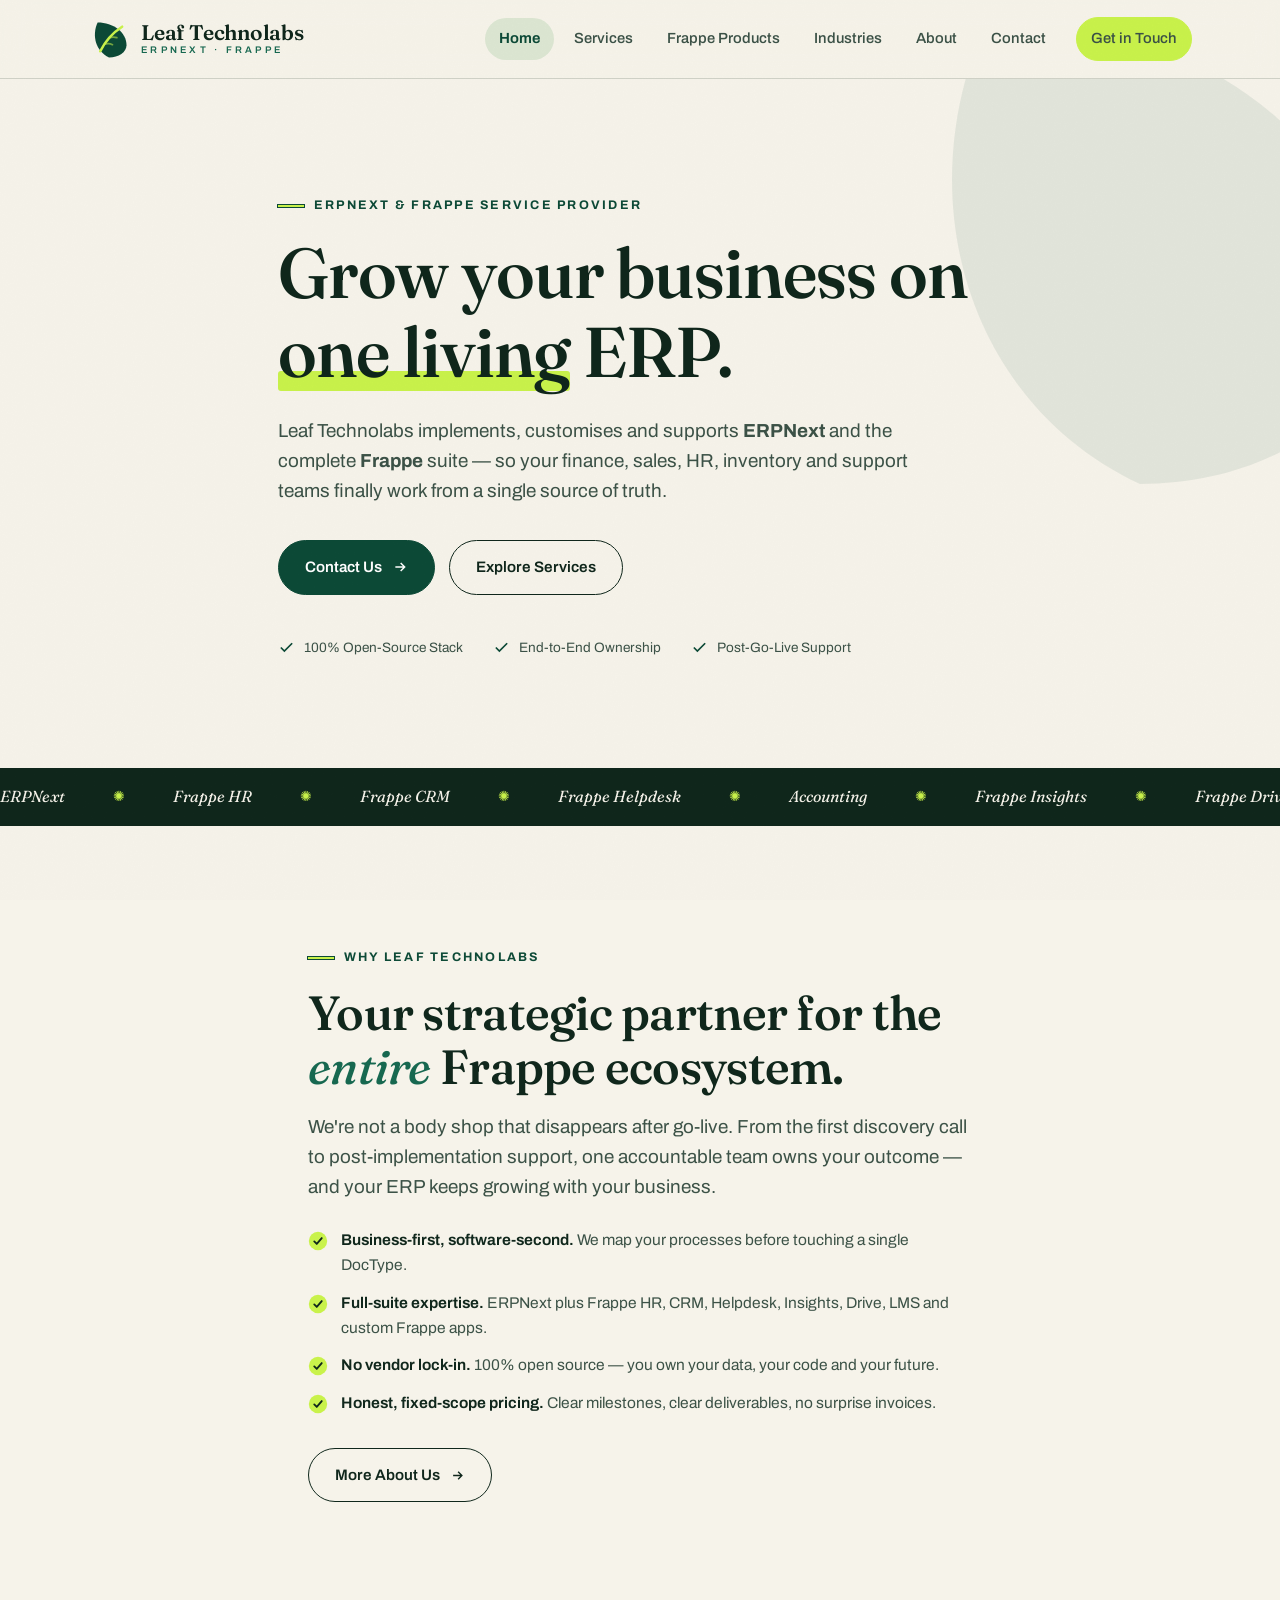
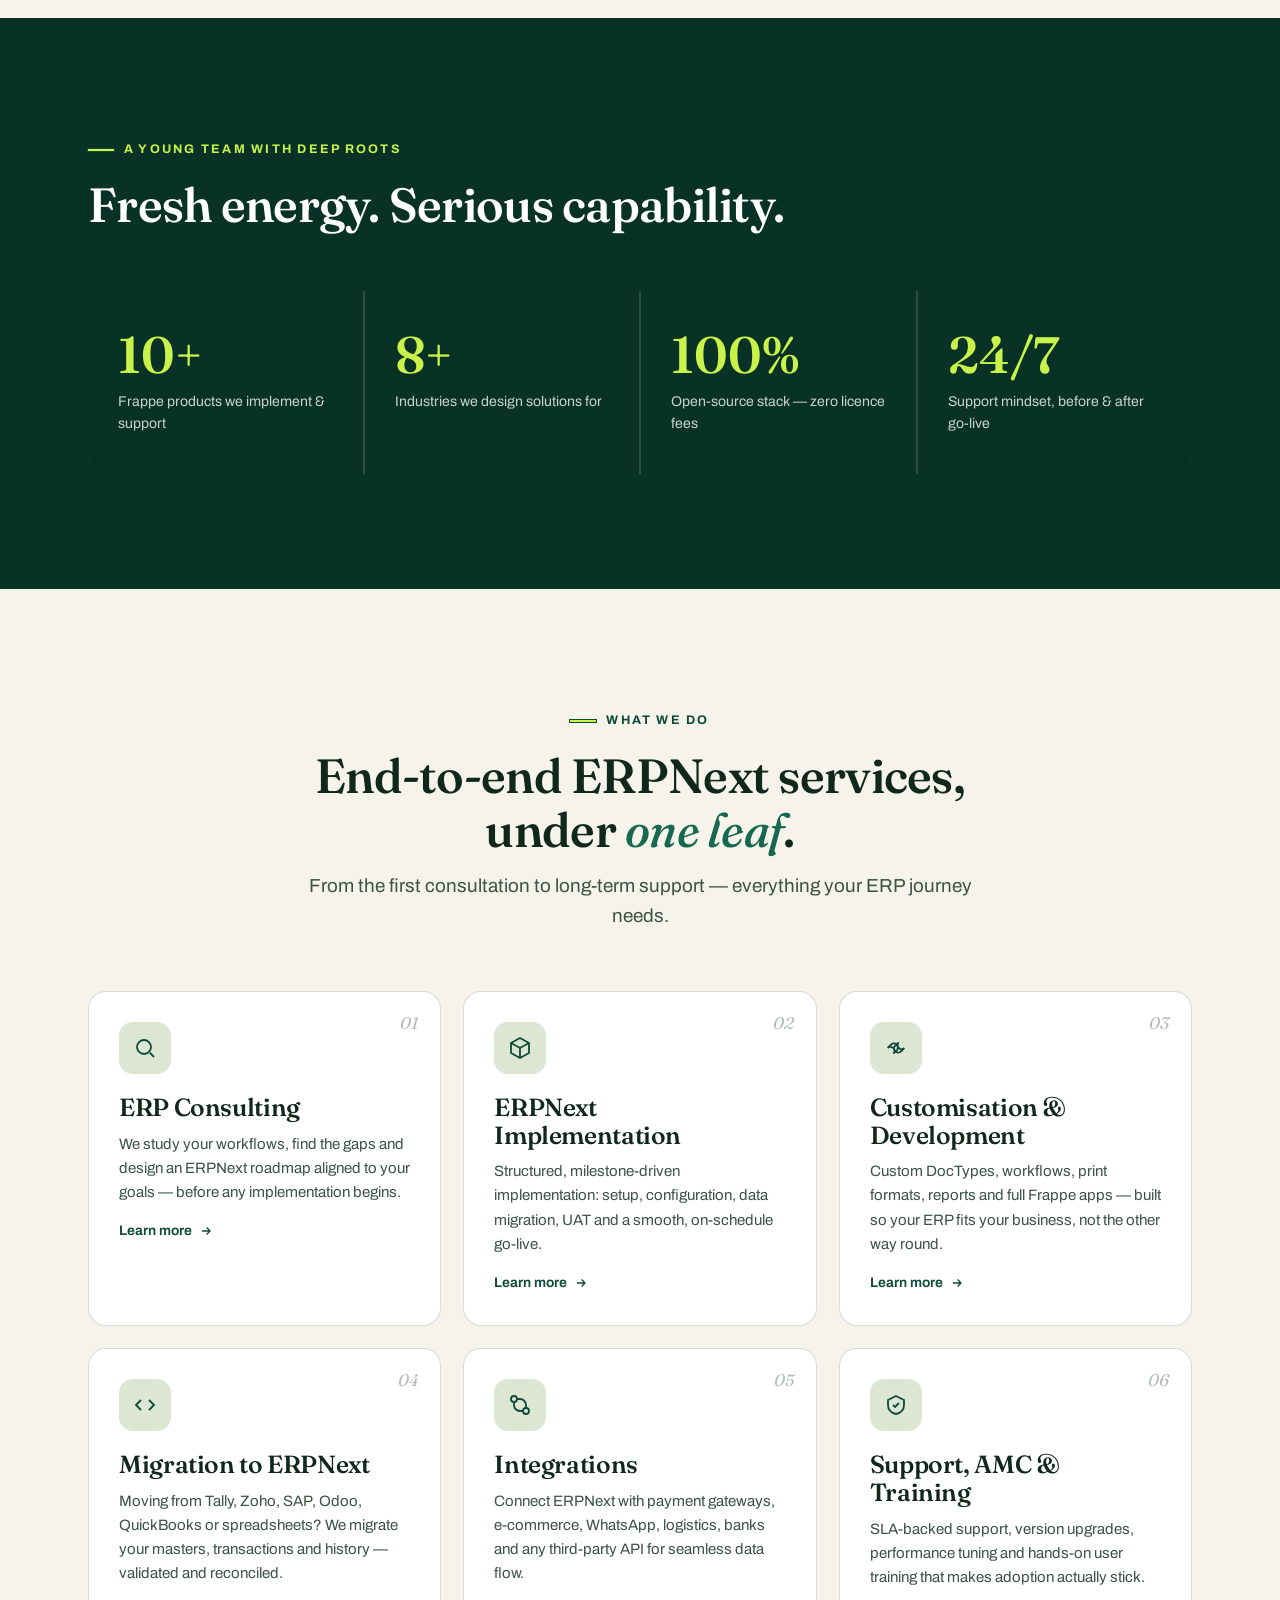
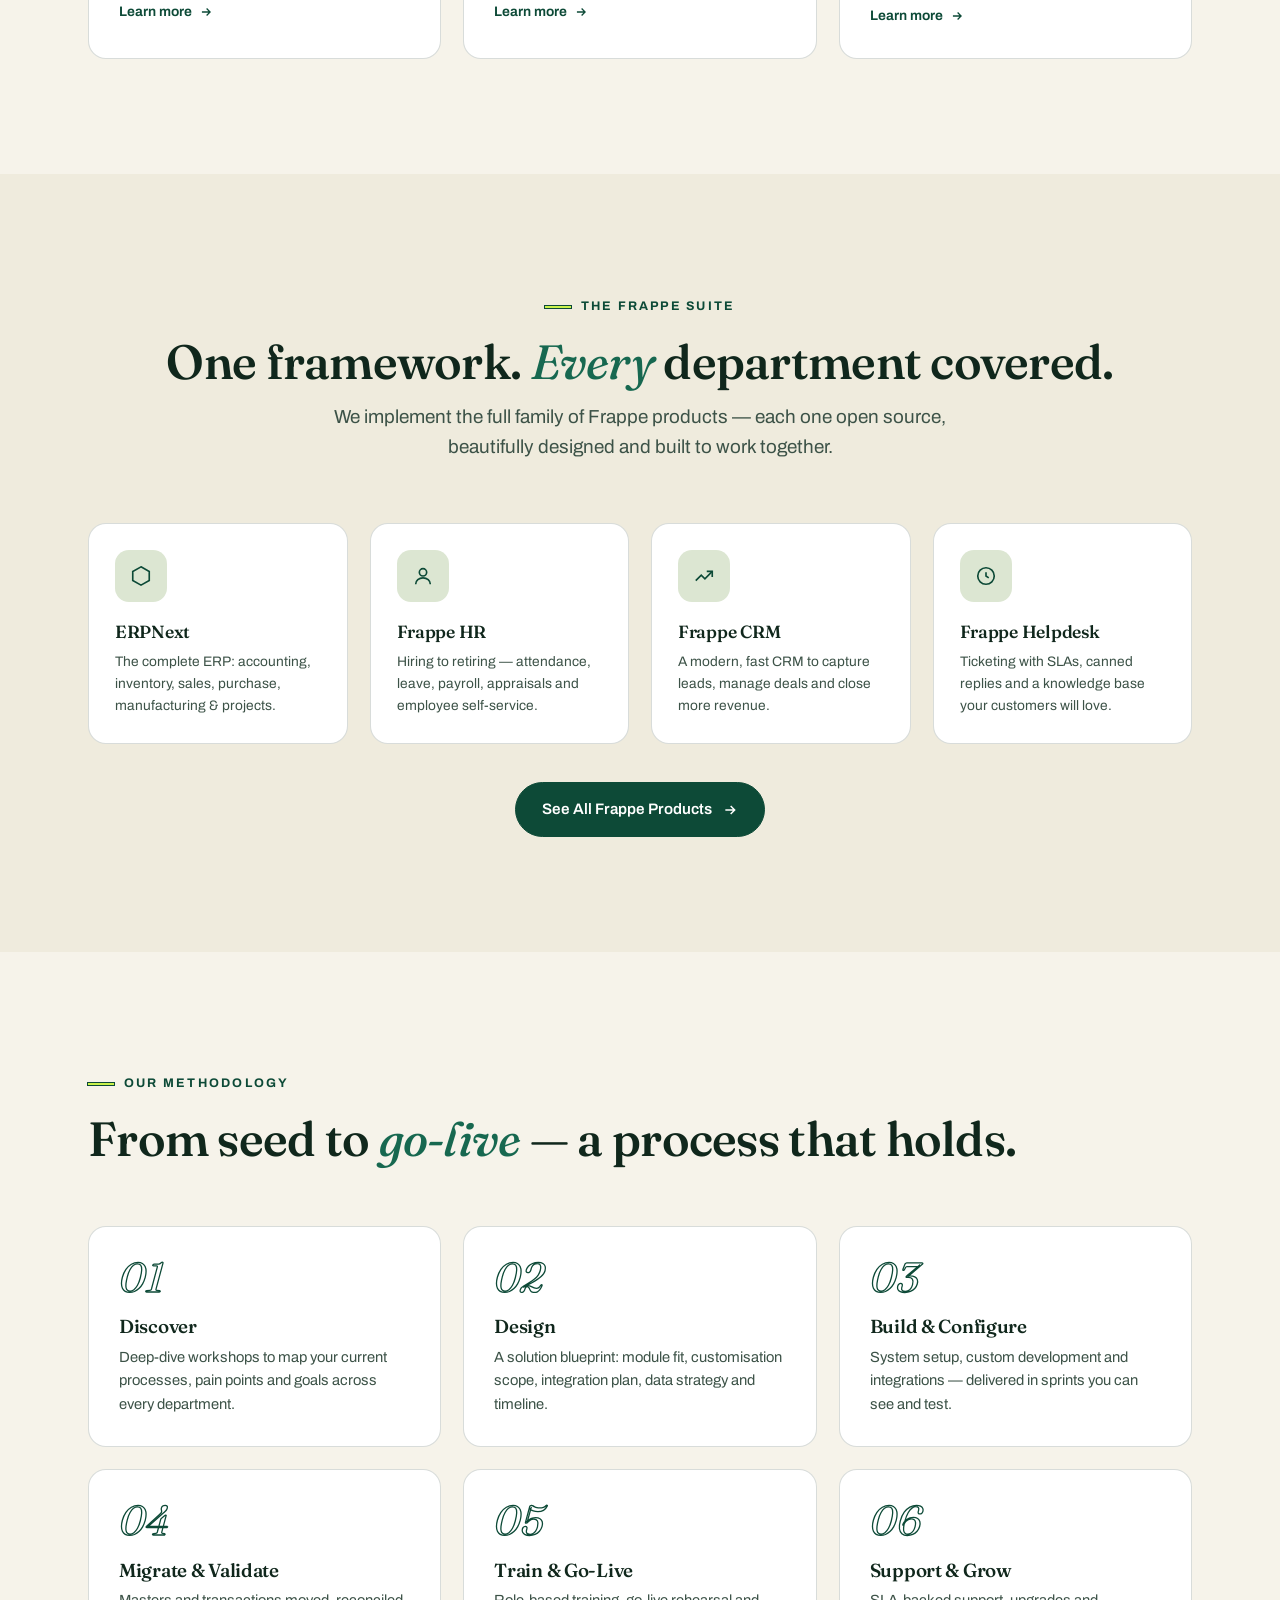
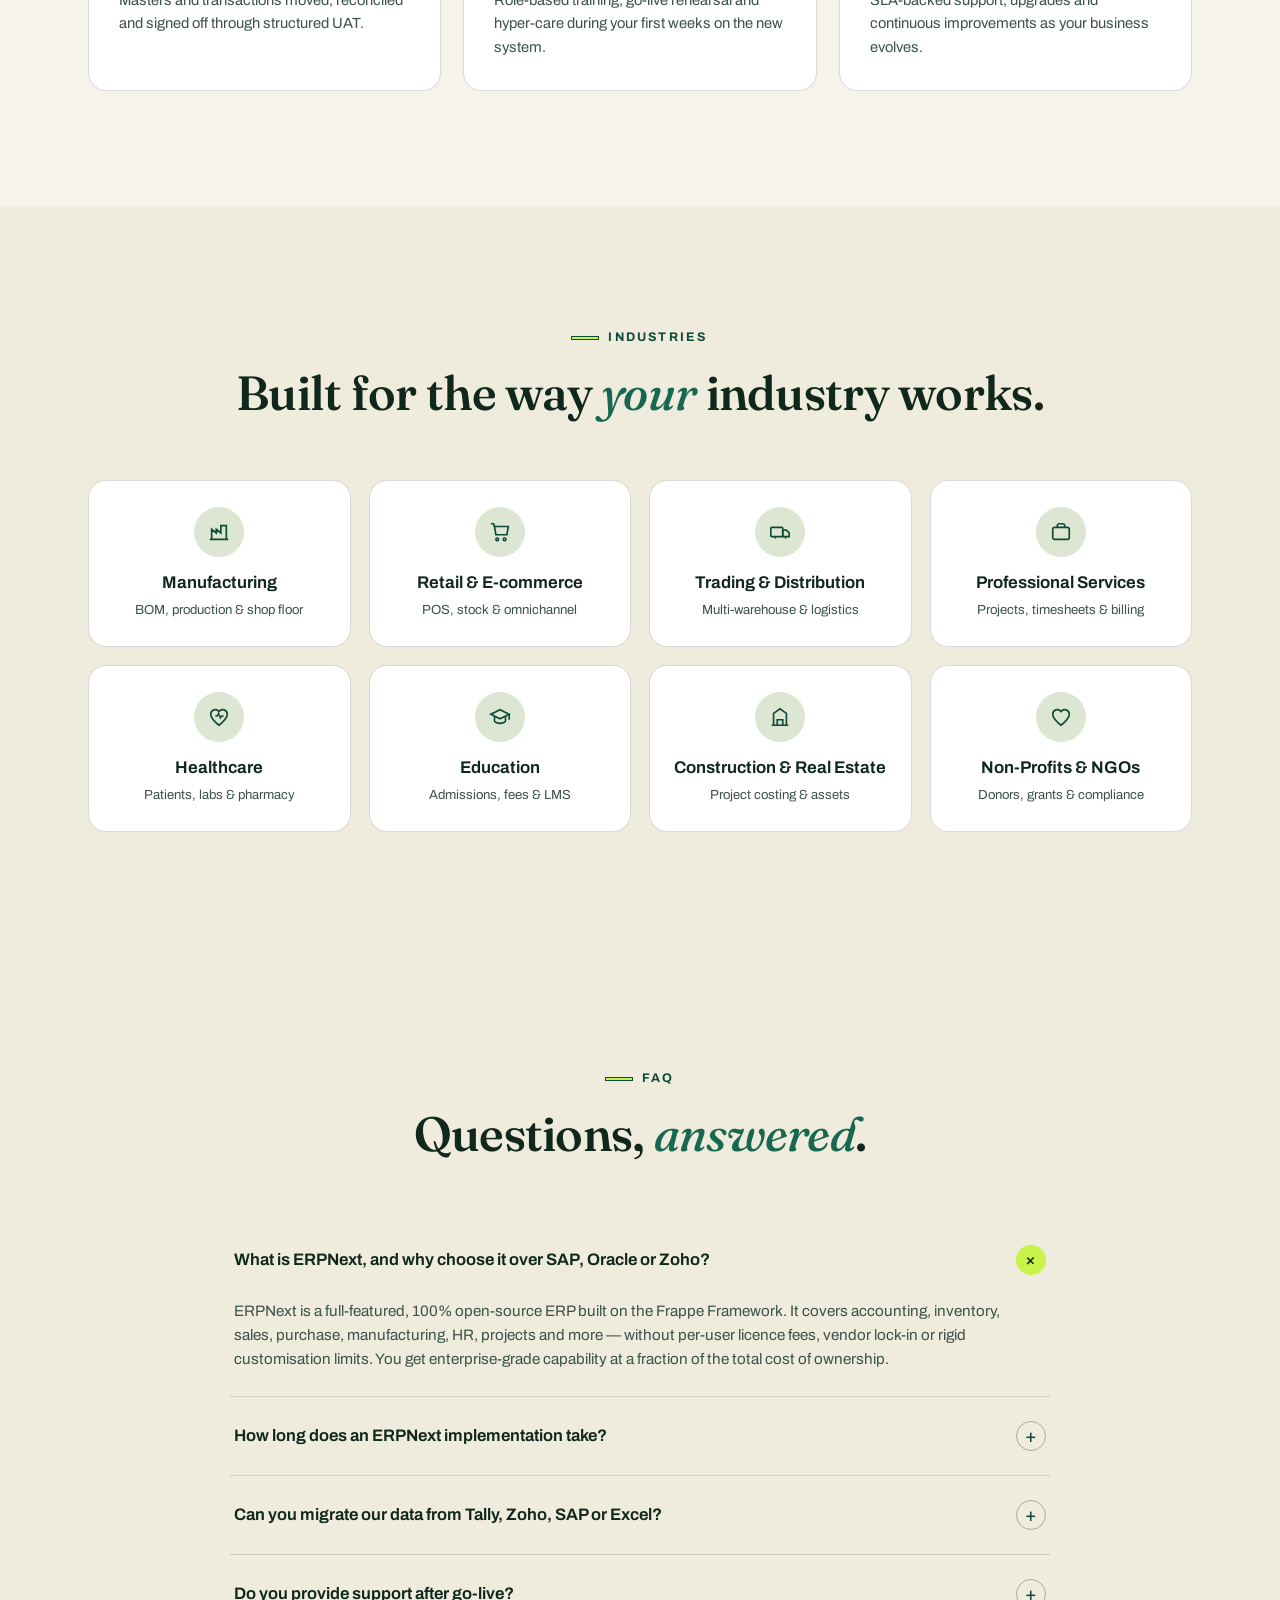
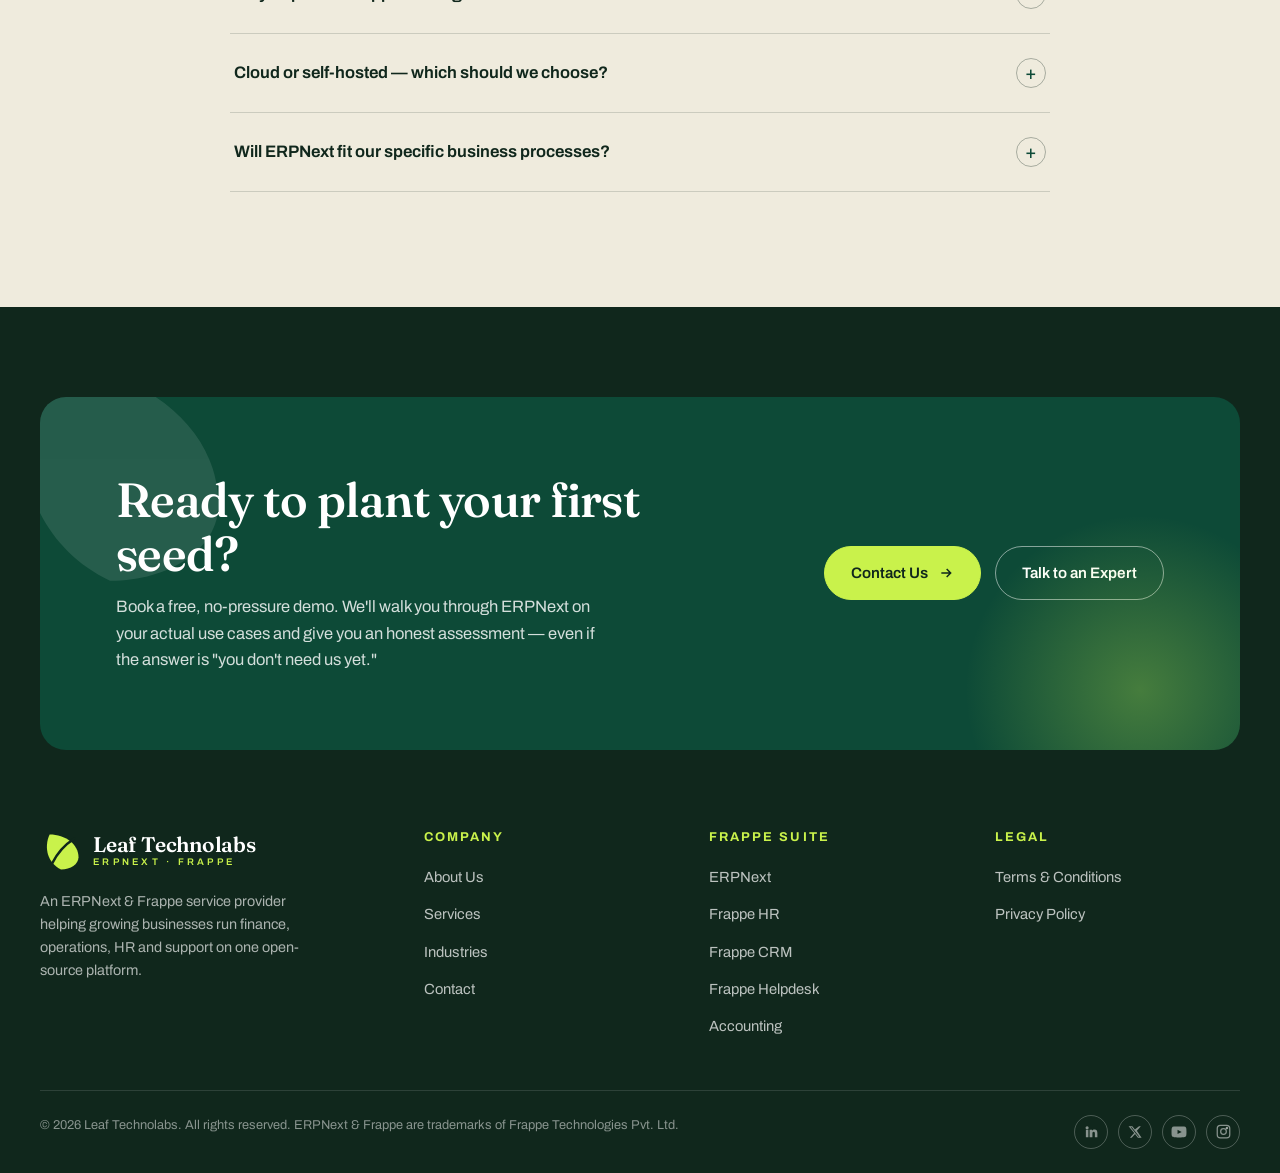
==== commit 6417c6fa: "Remove image placeholders and backend-dependent components - Strip all IMAGE/PHOTO placeholder block" ====
--- a/index.html
+++ b/index.html
@@ -31,7 +31,7 @@
       <a href="industries.html">Industries</a>
       <a href="about.html">About</a>
       <a href="contact.html">Contact</a>
-      <a href="contact.html" class="btn btn-lime nav-cta">Book Free Demo</a>
+      <a href="contact.html" class="btn btn-lime nav-cta">Get in Touch</a>
     </nav>
     <button class="nav-toggle" aria-label="Menu"><span></span><span></span><span></span></button>
   </div>
@@ -46,7 +46,7 @@
       <h1>Grow your business on <span class="leafword">one living</span> ERP.</h1>
       <p class="lede">Leaf Technolabs implements, customises and supports <strong>ERPNext</strong> and the complete <strong>Frappe</strong> suite — so your finance, sales, HR, inventory and support teams finally work from a single source of truth.</p>
       <div class="hero-actions">
-        <a href="contact.html" class="btn btn-solid">Book a Free Demo
+        <a href="contact.html" class="btn btn-solid">Contact Us
           <svg width="16" height="16" viewBox="0 0 24 24" fill="none" stroke="currentColor" stroke-width="2.2"><path d="M5 12h14M13 6l6 6-6 6"/></svg>
         </a>
         <a href="services.html" class="btn btn-ghost">Explore Services</a>
@@ -55,22 +55,6 @@
         <span class="t"><svg width="17" height="17" viewBox="0 0 24 24" fill="none" stroke="#0D4A37" stroke-width="2.4"><path d="M20 6L9 17l-5-5"/></svg> 100% Open-Source Stack</span>
         <span class="t"><svg width="17" height="17" viewBox="0 0 24 24" fill="none" stroke="#0D4A37" stroke-width="2.4"><path d="M20 6L9 17l-5-5"/></svg> End-to-End Ownership</span>
         <span class="t"><svg width="17" height="17" viewBox="0 0 24 24" fill="none" stroke="#0D4A37" stroke-width="2.4"><path d="M20 6L9 17l-5-5"/></svg> Post-Go-Live Support</span>
-      </div>
-    </div>
-    <div class="hero-visual reveal in d2">
-      <div class="hero-card">
-        <div class="ph tall"><div class="ph-in">
-          <svg width="34" height="34" viewBox="0 0 24 24" fill="none" stroke="currentColor" stroke-width="1.6"><rect x="3" y="3" width="18" height="18" rx="3"/><circle cx="9" cy="9" r="2"/><path d="M21 15l-5-5L5 21"/></svg>
-          IMAGE PLACEHOLDER<u>Hero visual — e.g. ERPNext dashboard screenshot or team photo. Add manually.</u>
-        </div></div>
-      </div>
-      <div class="hero-chip c1">
-        <span class="dot"><svg width="17" height="17" viewBox="0 0 24 24" fill="none" stroke="#10271C" stroke-width="2.2"><path d="M3 17l6-6 4 4 8-8"/></svg></span>
-        <span>Real-time insights<small>One dashboard, every department</small></span>
-      </div>
-      <div class="hero-chip c2">
-        <span class="dot"><svg width="17" height="17" viewBox="0 0 24 24" fill="none" stroke="#10271C" stroke-width="2.2"><path d="M20 6L9 17l-5-5"/></svg></span>
-        <span>Go-live, on time<small>Structured implementation</small></span>
       </div>
     </div>
   </div>
@@ -87,12 +71,7 @@
 <!-- ================= WHY / INTRO SPLIT ================= -->
 <section>
   <div class="wrap split">
-    <div class="reveal">
-      <div class="ph tall"><div class="ph-in">
-        <svg width="34" height="34" viewBox="0 0 24 24" fill="none" stroke="currentColor" stroke-width="1.6"><rect x="3" y="3" width="18" height="18" rx="3"/><circle cx="9" cy="9" r="2"/><path d="M21 15l-5-5L5 21"/></svg>
-        IMAGE PLACEHOLDER<u>Team at work / office photo. Add manually.</u>
-      </div></div>
-    </div>
+    
     <div class="reveal d1">
       <span class="eyebrow">Why Leaf Technolabs</span>
       <h2>Your strategic partner for the <em class="tilt">entire</em> Frappe ecosystem.</h2>
@@ -259,66 +238,6 @@
   </div>
 </section>
 
-<!-- ================= TESTIMONIALS ================= -->
-<section>
-  <div class="wrap">
-    <div class="sec-head center reveal">
-      <span class="eyebrow">Client voices</span>
-      <h2>Teams that <em class="tilt">grew</em> with us.</h2>
-      <p class="lede">Five testimonial slots below — replace the placeholder text, names and photos with your real client feedback.</p>
-    </div>
-    <div class="testi-grid">
-      <figure class="testi reveal">
-        <span class="stars">★★★★★</span>
-        <blockquote>“[Testimonial 1 — add client quote manually. e.g. how Leaf Technolabs streamlined their operations with ERPNext.]”</blockquote>
-        <figcaption class="who">
-          <span class="ph round"><span class="ph-in">PHOTO</span></span>
-          <span><b>[Client Name]</b><span>[Designation], [Company]</span></span>
-        </figcaption>
-      </figure>
-      <figure class="testi reveal d1">
-        <span class="stars">★★★★★</span>
-        <blockquote>“[Testimonial 2 — add client quote manually.]”</blockquote>
-        <figcaption class="who">
-          <span class="ph round"><span class="ph-in">PHOTO</span></span>
-          <span><b>[Client Name]</b><span>[Designation], [Company]</span></span>
-        </figcaption>
-      </figure>
-      <figure class="testi reveal d2">
-        <span class="stars">★★★★★</span>
-        <blockquote>“[Testimonial 3 — add client quote manually.]”</blockquote>
-        <figcaption class="who">
-          <span class="ph round"><span class="ph-in">PHOTO</span></span>
-          <span><b>[Client Name]</b><span>[Designation], [Company]</span></span>
-        </figcaption>
-      </figure>
-      <figure class="testi reveal">
-        <span class="stars">★★★★★</span>
-        <blockquote>“[Testimonial 4 — add client quote manually.]”</blockquote>
-        <figcaption class="who">
-          <span class="ph round"><span class="ph-in">PHOTO</span></span>
-          <span><b>[Client Name]</b><span>[Designation], [Company]</span></span>
-        </figcaption>
-      </figure>
-      <figure class="testi reveal d1">
-        <span class="stars">★★★★★</span>
-        <blockquote>“[Testimonial 5 — add client quote manually.]”</blockquote>
-        <figcaption class="who">
-          <span class="ph round"><span class="ph-in">PHOTO</span></span>
-          <span><b>[Client Name]</b><span>[Designation], [Company]</span></span>
-        </figcaption>
-      </figure>
-      <figure class="testi reveal d2" style="background:var(--green);justify-content:center;align-items:flex-start;">
-        <h3 style="color:#fff;font-size:1.45rem;">Your story could be next.</h3>
-        <p style="color:rgba(255,255,255,.8);font-size:.94rem;">Let's talk about what ERPNext can do for your business.</p>
-        <a href="contact.html" class="btn btn-lime" style="margin-top:6px;">Start a Conversation
-          <svg width="15" height="15" viewBox="0 0 24 24" fill="none" stroke="currentColor" stroke-width="2.2"><path d="M5 12h14M13 6l6 6-6 6"/></svg>
-        </a>
-      </figure>
-    </div>
-  </div>
-</section>
-
 <!-- ================= FAQ ================= -->
 <section class="band-alt">
   <div class="wrap">
@@ -365,7 +284,7 @@
         <p>Book a free, no-pressure demo. We'll walk you through ERPNext on your actual use cases and give you an honest assessment — even if the answer is "you don't need us yet."</p>
       </div>
       <div class="actions">
-        <a href="contact.html" class="btn btn-lime">Book Free Demo
+        <a href="contact.html" class="btn btn-lime">Contact Us
           <svg width="16" height="16" viewBox="0 0 24 24" fill="none" stroke="currentColor" stroke-width="2.2"><path d="M5 12h14M13 6l6 6-6 6"/></svg>
         </a>
         <a href="contact.html" class="btn btn-ghost on-dark">Talk to an Expert</a>
--- a/assets/styles.css
+++ b/assets/styles.css
@@ -118,7 +118,7 @@
   padding:clamp(64px,9vw,110px) 0 clamp(70px,9vw,110px);
   position:relative;overflow:hidden;
 }
-.hero-grid{display:grid;grid-template-columns:1.08fr .92fr;gap:clamp(36px,5vw,72px);align-items:center;}
+.hero-grid{display:grid;grid-template-columns:1fr;gap:clamp(36px,5vw,72px);max-width:820px;margin-inline:auto;}
 .hero h1 .leafword{position:relative;white-space:nowrap;}
 .hero h1 .leafword::after{
   content:"";position:absolute;left:0;right:0;bottom:.06em;height:.28em;
@@ -130,23 +130,6 @@
 .hero-trust .t{font-size:.85rem;color:var(--ink-soft);display:flex;gap:9px;align-items:center;}
 .hero-trust .t svg{flex:none;}
 
-.hero-visual{position:relative;}
-.hero-card{
-  background:var(--green-deep);border-radius:26px;padding:10px;
-  box-shadow:var(--shadow);transform:rotate(1.4deg);
-}
-.hero-card .ph{border-radius:18px;}
-.hero-chip{
-  position:absolute;background:#fff;border:1px solid var(--line);
-  border-radius:14px;padding:13px 17px;box-shadow:var(--shadow);
-  display:flex;gap:11px;align-items:center;font-size:.84rem;font-weight:600;
-}
-.hero-chip .dot{width:34px;height:34px;border-radius:10px;background:var(--lime);display:grid;place-items:center;flex:none;}
-.hero-chip.c1{top:-18px;left:-26px;transform:rotate(-2.5deg);animation:float 5.5s ease-in-out infinite;}
-.hero-chip.c2{bottom:-20px;right:-14px;transform:rotate(2deg);animation:float 6.5s ease-in-out .8s infinite;}
-.hero-chip small{display:block;font-weight:480;color:var(--ink-soft);}
-@keyframes float{0%,100%{translate:0 0;}50%{translate:0 -9px;}}
-
 /* decorative big leaf vein in hero bg */
 .hero-bg{position:absolute;right:-140px;top:-120px;width:560px;opacity:.08;pointer-events:none;}
 
@@ -159,20 +142,6 @@
 .marquee-track span{font-family:var(--font-display);font-size:1rem;font-style:italic;display:flex;align-items:center;gap:48px;white-space:nowrap;}
 .marquee-track span::after{content:"✺";color:var(--lime);font-style:normal;font-size:.85rem;}
 @keyframes scroll{to{transform:translateX(-50%);}}
-
-/* ---------- image placeholder ---------- */
-.ph{
-  position:relative;background:repeating-linear-gradient(45deg,var(--paper-2) 0 14px,#E7E2D2 14px 28px);
-  border:2px dashed var(--line-strong);border-radius:var(--radius);
-  display:grid;place-items:center;text-align:center;color:var(--ink-soft);
-  min-height:200px;overflow:hidden;
-}
-.ph .ph-in{padding:24px;font-size:.82rem;font-weight:600;letter-spacing:.04em;}
-.ph .ph-in svg{margin:0 auto 10px;opacity:.55;}
-.ph .ph-in u{display:block;text-decoration:none;font-weight:480;font-size:.74rem;margin-top:4px;opacity:.75;}
-.ph.tall{min-height:430px;}
-.ph.short{min-height:150px;}
-.ph.round{border-radius:50%;aspect-ratio:1;min-height:0;}
 
 /* ---------- stats ---------- */
 .stats{background:var(--green-deep);color:#fff;border-radius:0;}
@@ -214,7 +183,6 @@
 /* product cards */
 .pcard{background:#fff;border:1px solid var(--line);border-radius:var(--radius);overflow:hidden;transition:.3s;display:flex;flex-direction:column;}
 .pcard:hover{transform:translateY(-6px);box-shadow:var(--shadow);}
-.pcard .ph{border-radius:0;border:none;border-bottom:2px dashed var(--line-strong);min-height:185px;}
 .pcard-body{padding:26px;flex:1;display:flex;flex-direction:column;}
 .pcard-body .tag{
   align-self:flex-start;font-size:.68rem;font-weight:700;letter-spacing:.14em;text-transform:uppercase;
@@ -226,7 +194,7 @@
 .pcard-body ul li{font-size:.74rem;font-weight:600;border:1px solid var(--line);padding:4px 10px;border-radius:999px;color:var(--ink-soft);}
 
 /* ---------- split sections ---------- */
-.split{display:grid;grid-template-columns:1fr 1fr;gap:clamp(36px,6vw,80px);align-items:center;}
+.split{display:grid;grid-template-columns:1fr;gap:clamp(36px,6vw,80px);max-width:760px;margin-inline:auto;}
 .split .lede{margin-top:18px;}
 .checks{margin-top:26px;display:grid;gap:13px;}
 .checks li{display:flex;gap:13px;align-items:flex-start;font-size:.97rem;color:var(--ink-soft);}
@@ -275,8 +243,6 @@
   color:var(--ink);flex:1;border:none;
 }
 .testi .who{display:flex;gap:13px;align-items:center;}
-.testi .who .ph.round{width:48px;min-height:0;height:48px;flex:none;border-width:1.5px;}
-.testi .who .ph.round .ph-in{padding:0;font-size:.55rem;}
 .testi .who b{display:block;font-size:.92rem;}
 .testi .who span{font-size:.8rem;color:var(--ink-soft);}
 .testi.wide{grid-column:span 1;}
@@ -328,11 +294,10 @@
 
 /* ---------- service detail rows ---------- */
 .srv-row{
-  display:grid;grid-template-columns:1fr 1fr;gap:clamp(34px,5vw,70px);
-  align-items:center;padding:clamp(44px,6vw,70px) 0;border-bottom:1px solid var(--line);
+  display:grid;grid-template-columns:1fr;gap:clamp(34px,5vw,70px);max-width:780px;margin-inline:auto;
+  padding:clamp(44px,6vw,70px) 0;border-bottom:1px solid var(--line);
 }
 .srv-row:last-child{border-bottom:none;}
-.srv-row:nth-child(even) .srv-media{order:2;}
 .srv-row .kicker{
   font-family:var(--font-display);font-style:italic;font-size:1rem;color:var(--green-2);
   display:block;margin-bottom:10px;
@@ -355,7 +320,6 @@
 
 .team-grid{display:grid;grid-template-columns:repeat(4,1fr);gap:22px;}
 .member{text-align:center;}
-.member .ph{aspect-ratio:.85;min-height:0;margin-bottom:16px;}
 .member b{font-size:1rem;}
 .member span{display:block;font-size:.82rem;color:var(--ink-soft);margin-top:3px;}
 
@@ -440,7 +404,6 @@
 }
 @media (max-width:860px){
   .hero-grid,.split,.srv-row,.contact-grid,.cta-band{grid-template-columns:1fr;}
-  .srv-row:nth-child(even) .srv-media{order:0;}
   .cta-band .actions{justify-content:flex-start;}
   .hero-visual{max-width:520px;}
   .nav-links{
